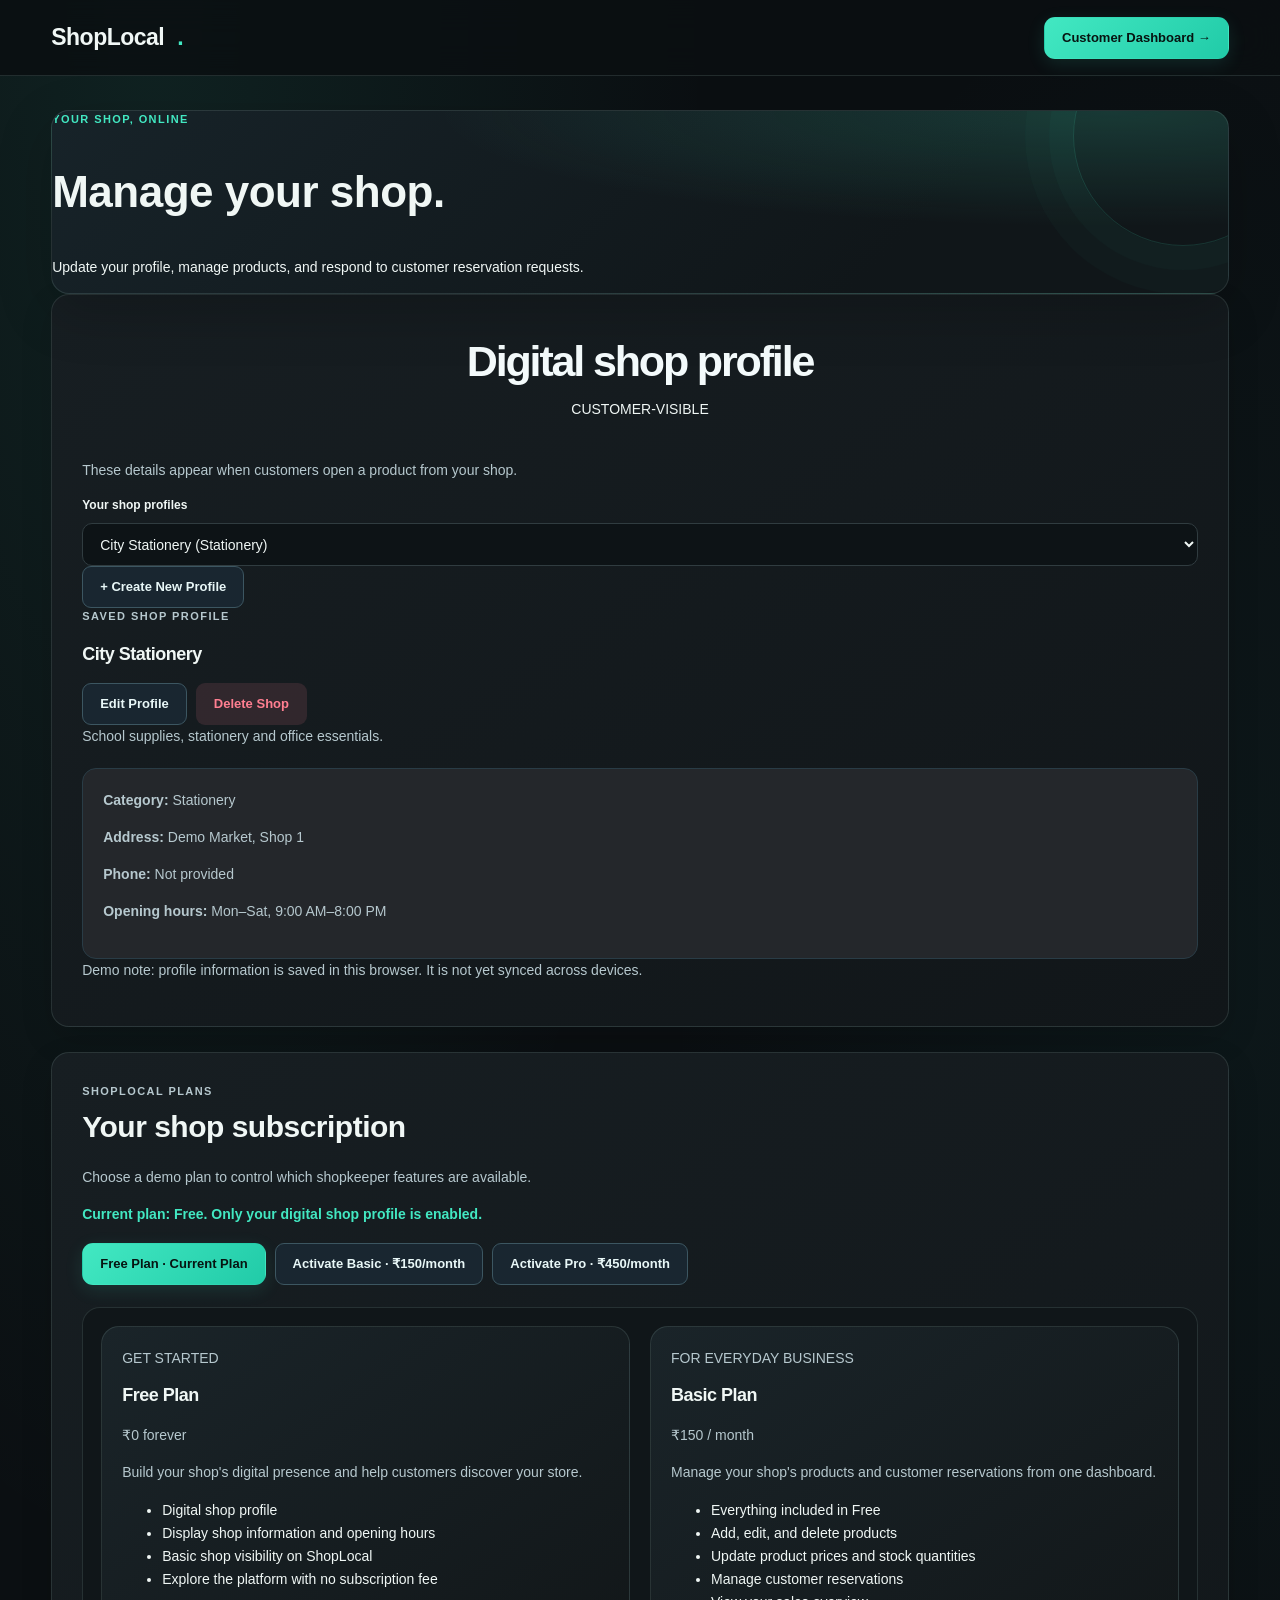
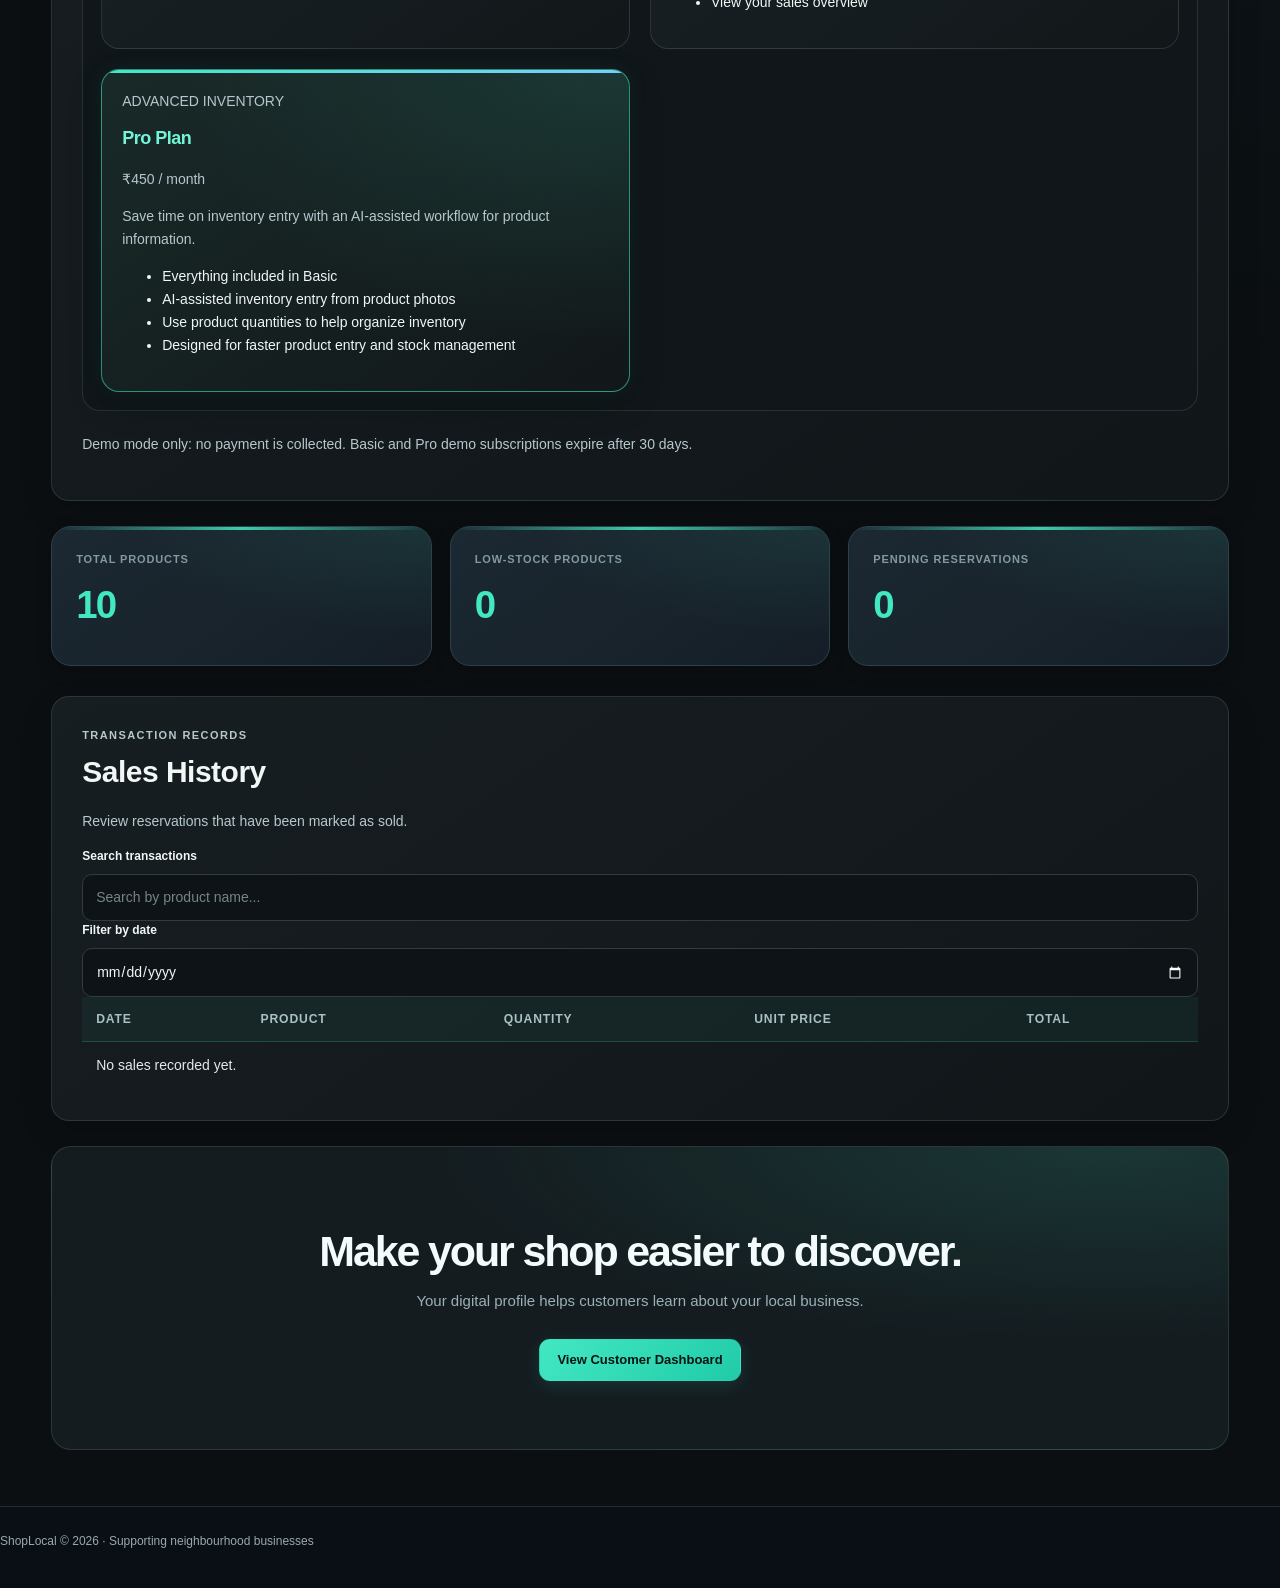
==== shopkeeper.html @ c0c98343 "Add files via upload" ====
<!DOCTYPE html>
<html lang="en">
<head>
  <meta charset="UTF-8">
  <meta name="viewport" content="width=device-width, initial-scale=1.0">
  <meta name="theme-color" content="#f4f7fb">
  <title>Shopkeeper Dashboard | ShopLocal</title>
  <link rel="stylesheet" href="style.css">
</head>
<body>
  <header class="navbar">
    <a class="brand" href="index.html">ShopLocal<span>.</span></a>
    <a class="primary-button" href="customer.html">Customer Dashboard →</a>
  </header>

  <main class="dashboard">
    <section class="welcome-panel">
      <p class="eyebrow">YOUR SHOP, ONLINE</p>
      <h1>Manage your shop.</h1>
      <p>Update your profile, manage products, and respond to customer reservation requests.</p>
    </section>

    <section class="search-panel shop-profile-editor">
      <div class="section-heading">
        <div>
          <p class="eyebrow"></p>
          <h2>Digital shop profile</h2>
        </div>
        <span class="sample-label">CUSTOMER-VISIBLE</span>
      </div>
      <p>These details appear when customers open a product from your shop.</p>
      <div class="profile-switcher">
        <label for="shopProfileSelect">Your shop profiles</label>
        <select id="shopProfileSelect" aria-label="Choose shop profile" hidden><option value="">Choose a shop profile</option></select>
        <button type="button" id="createNewShopProfileButton" class="secondary-button">+ Create First Profile</button>
      </div>
      <div id="shopProfileSummary" class="saved-shop-profile" hidden></div>
      <form id="shopProfileForm" class="shop-profile-form">
        <label for="shopProfileName">Shop name</label>
        <input id="shopProfileName" name="shopProfileName" type="text" maxlength="60" required placeholder="e.g. City Stationery">

        <label for="shopProfileCategory">Shop category</label>
        <select id="shopProfileCategory" name="shopProfileCategory" required>
          <option value="General Store">General Store</option>
          <option value="Stationery">Stationery</option>
          <option value="Footwear">Footwear</option>
          <option value="Clothing">Clothing</option>
          <option value="Electronics">Electronics</option>
          <option value="Food and Grocery">Food and Grocery</option>
          <option value="Household">Household</option>
          <option value="Other">Other</option>
        </select>

        <label for="shopProfileAddress">Shop address / area</label>
        <input id="shopProfileAddress" name="shopProfileAddress" type="text" maxlength="140" required placeholder="Street, area, city">

        <label for="shopProfilePhone">Contact phone (optional)</label>
        <input id="shopProfilePhone" name="shopProfilePhone" type="tel" maxlength="30" placeholder="Shop contact number">

        <label for="shopProfileHours">Opening hours</label>
        <input id="shopProfileHours" name="shopProfileHours" type="text" maxlength="100" required placeholder="e.g. Mon–Sat, 9 AM–8 PM">

        <label for="shopProfileDescription">About your shop</label>
        <textarea id="shopProfileDescription" name="shopProfileDescription" rows="3" maxlength="400" required placeholder="Describe your shop and what customers can find here."></textarea>

        <button class="primary-button" type="submit">Create Shop Profile</button>
      </form>
      <p class="profile-note">Demo note: profile information is saved in this browser. It is not yet synced across devices.</p>
    </section>

    <section class="search-panel" id="subscriptionPanel">
  <p class="eyebrow">SHOPLOCAL PLANS</p>
  <h2>Your shop subscription</h2>
  <p>Choose a demo plan to control which shopkeeper features are available.</p>

  <div id="subscriptionStatus" aria-live="polite">
    Create and save a shop profile to choose a plan.
  </div>

  <div class="card-actions">
    <button type="button" class="secondary-button" data-demo-plan="free">
      Free Plan
    </button>
    <button type="button" class="secondary-button" data-demo-plan="basic">
      Activate Basic · ₹150/month
    </button>
    <button type="button" class="primary-button" data-demo-plan="pro">
      Activate Pro · ₹450/month
    </button>
  </div>
   
  <div class="plan-details">
  <div class="plan-detail plan-free">
    <p class="plan-label">GET STARTED</p>
    <h3>Free Plan</h3>
    <p class="plan-price">₹0 <span>forever</span></p>
    <p class="plan-description">
      Build your shop's digital presence and help customers discover your store.
    </p>
    <ul>
      <li>Digital shop profile</li>
      <li>Display shop information and opening hours</li>
      <li>Basic shop visibility on ShopLocal</li>
      <li>Explore the platform with no subscription fee</li>
    </ul>
  </div>

  <div class="plan-detail plan-basic">
    <p class="plan-label">FOR EVERYDAY BUSINESS</p>
    <h3>Basic Plan</h3>
    <p class="plan-price">₹150 <span>/ month</span></p>
    <p class="plan-description">
      Manage your shop's products and customer reservations from one dashboard.
    </p>
    <ul>
      <li>Everything included in Free</li>
      <li>Add, edit, and delete products</li>
      <li>Update product prices and stock quantities</li>
      <li>Manage customer reservations</li>
      <li>View your sales overview</li>
    </ul>
  </div>

  <div class="plan-detail plan-pro">
    <p class="plan-label">ADVANCED INVENTORY</p>
    <h3>Pro Plan</h3>
    <p class="plan-price">₹450 <span>/ month</span></p>
    <p class="plan-description">
      Save time on inventory entry with an AI-assisted workflow for product information.
    </p>
    <ul>
      <li>Everything included in Basic</li>
      <li>AI-assisted inventory entry from product photos</li>
      <li>Use product quantities to help organize inventory</li>
      <li>Designed for faster product entry and stock management</li>
    </ul>
  </div>
</div>

  <p class="profile-note">
    Demo mode only: no payment is collected. Basic and Pro demo subscriptions
    expire after 30 days.
  </p>
</section>

<section class="pro-analytics-panel" id="proAnalyticsPanel" hidden>
  <p class="eyebrow">SHOPLOCAL PRO</p>
  <h2>Sales Analytics</h2>
  <p class="analytics-description">
    Understand your shop's sales performance with recorded reservation data.
  </p>

  <div class="analytics-summary">
    <article class="analytics-card">
      <span>Last Month's Sales</span>
      <strong id="lastMonthSales">₹0</strong>
      <p id="lastMonthOrders">0 completed orders</p>
    </article>

    <article class="analytics-card">
      <span>Current Month's Sales</span>
      <strong id="currentMonthSales">₹0</strong>
      <p id="currentMonthOrders">0 completed orders</p>
    </article>
  </div>

  <div class="analytics-chart-card">
    <h3>Daily Sales — Last Month</h3>
    <p id="salesChartMessage">Sales will appear here once recorded.</p>
    <div class="sales-chart" id="salesChart"
         role="img" aria-label="Daily sales chart for last month">
    </div>
  </div>
  <div class="analytics-chart-card">
    <h3>Profit &amp; Loss Overview</h3>
    <p class="analytics-description">
      Based on completed reservations and saved product cost prices.
    </p>

    <div class="analytics-summary">
      <article class="analytics-card">
        <span>Revenue</span>
        <strong id="profitRevenue">₹0</strong>
      </article>

      <article class="analytics-card">
        <span>Cost of Goods Sold</span>
        <strong id="profitCosts">₹0</strong>
      </article>

      <article class="analytics-card">
        <span>Gross Profit</span>
        <strong id="grossProfit">₹0</strong>
      </article>
    </div>

    <p id="profitMessage">
      Profit figures will appear when reservations are completed.
    </p>
  </div>
</section>

<section class="search-panel" id="marketPricePanel" hidden>
  <p class="eyebrow">SHOPLOCAL PRO</p>
  <h2>Market Price Intelligence</h2>
  <p>
    Compare your selling prices with sample market prices
    and get a recommended selling price for each eligible demo product.
  </p>

  <div id="marketPriceSummary" class="stats-grid dashboard-grid"></div>

  <div id="marketPriceResults" class="product-grid">
    <p>Market price insights will appear here.</p>
  </div>

  <p class="profile-note">
    Demo estimates only. These are not live market prices.
  </p>
</section>
    <section class="stats-grid dashboard-grid" aria-label="Shop summary">
      <article class="stat-card"><p>Total products</p><strong id="totalProducts">0</strong></article>
      <article class="stat-card"><p>Low-stock products</p><strong id="lowStockProducts">0</strong></article>
      <article class="stat-card"><p>Pending reservations</p><strong id="pendingReservations">0</strong></article>
    </section>

    <!-- BASIC + PRO SALES OVERVIEW -->
    <section class="search-panel" id="salesOverview">
      <p class="eyebrow">SALES PERFORMANCE</p>
      <h2>Sales Overview</h2>
      <p>Only reservations marked Completed count as sales.</p>

      <div class="stats-grid dashboard-grid">
        <article class="stat-card">
          <p>Completed Sales</p>
          <strong id="completedSalesCount">0</strong>
        </article>

        <article class="stat-card">
          <p>Total Revenue</p>
          <strong id="completedSalesRevenue">₹0</strong>
        </article>

        <article class="stat-card">
          <p>Units Sold</p>
          <strong id="completedSalesUnits">0</strong>
        </article>
      </div>
    </section>

    <section class="search-panel" id="salesHistoryPanel">
  <p class="eyebrow">TRANSACTION RECORDS</p>
  <h2>Sales History</h2>
  <p>Review reservations that have been marked as sold.</p>

  <div class="form-group">
    <label for="salesHistorySearch">Search transactions</label>
    <input
      type="search"
      id="salesHistorySearch"
      placeholder="Search by product name..."
    >
  </div>

  <div class="form-group">
    <label for="salesHistoryDate">Filter by date</label>
    <input type="date" id="salesHistoryDate">
  </div>



  <div class="table-wrapper">
    <table>
      <thead>
        <tr>
          <th>Date</th>
          <th>Product</th>
          <th>Quantity</th>
          <th>Unit Price</th>
          <th>Total</th>
        </tr>
      </thead>
      <tbody id="salesHistoryList">
        <tr>
          <td colspan="5">No sales recorded yet.</td>
        </tr>
      </tbody>
    </table>
  </div>
</section>

    
    <section class="search-panel">
  <p class="eyebrow">INVENTORY</p>
  <h2>Add or edit a product</h2>  

  <form id="productForm">
    <input id="editingProductId" type="hidden">

    <label for="productName">Product name</label>
    <input
      id="productName"
      type="text"
      required
      maxlength="100"
      placeholder="e.g. Blue Ball Pen"
    >

    <label for="productCategory">Category</label>
    <select id="productCategory" required>
      <option value="">Choose category</option>
      <option value="Stationery">Stationery</option>
      <option value="Electronics">Electronics</option>
      <option value="Food">Food</option>
      <option value="Household">Household</option>
    </select>

    <label for="productPrice">Selling Price (₹)</label>
    <input
      id="productPrice"
      type="number"
      min="0.01"
      step="0.01"
      required
      placeholder="Selling price"
    >

    <label for="productCostPrice">Cost Price (₹)</label>
    <input
      id="productCostPrice"
      type="number"
      min="0"
      step="0.01"
      required
      placeholder="What the shop pays"
    >

    <label for="productStock">Stock quantity</label>
    <input
      id="productStock"
      type="number"
      min="0"
      step="1"
      required
      placeholder="Available quantity"
    >

    <button class="primary-button" type="submit">
      Add Product
    </button>
  </form>
</section>

    <section class="products-section">
      <div class="section-heading"><div><p class="eyebrow">YOUR LISTINGS</p><h2>Product inventory</h2></div></div>
      <div id="inventoryList" class="product-grid"></div>
    </section>

    <section class="reservations-section">
      <p class="eyebrow">CUSTOMER ACTIVITY</p>
      <h2>Reservation requests</h2>
      <p>Approve requests only when the requested quantity is available.</p>
      <div id="shopkeeperReservationList"></div>
    </section>

    <section class="home-cta">
      <h2>Make your shop easier to discover.</h2>
      <p>Your digital profile helps customers learn about your local business.</p>
      <a class="primary-button" href="customer.html">View Customer Dashboard</a>
    </section>
  </main>

  <footer class="home-footer"><div class="footer-inner"><p>ShopLocal © 2026 · Supporting neighbourhood businesses</p></div></footer>
  <script src="app.js" defer></script>
</body>
</html>
---- style.css ----
/* ==========================================================
   SHOPLOCAL — GRAPHITE PRO
   Charcoal • Silver • Crisp White
   Complete responsive stylesheet
   CSS only — preserves JavaScript functionality
   ========================================================== */

/* ---------- 1. DESIGN TOKENS & RESET ---------- */

:root {
  color-scheme: dark;

  --bg: #17191c;
  --bg-deep: #111315;
  --surface: #202327;
  --surface-raised: #282c31;
  --surface-hover: #30353b;
  --surface-soft: #24272b;

  --text: #f6f7f8;
  --text-secondary: #c3c7cc;
  --muted: #969da5;

  --primary: #e5e7eb;
  --primary-dark: #c8cdd3;
  --primary-contrast: #17191c;

  --border: #393e44;
  --border-strong: #535a63;

  --success: #73d6a0;
  --success-bg: rgba(64, 180, 112, 0.12);
  --warning: #f1c879;
  --warning-bg: rgba(241, 200, 121, 0.12);
  --danger: #ff8585;
  --danger-bg: rgba(255, 100, 100, 0.12);
  --info: #a9c7f5;
  --info-bg: rgba(140, 174, 224, 0.12);

  --radius-sm: 9px;
  --radius: 14px;
  --radius-lg: 20px;
  --radius-xl: 26px;

  --shadow-sm: 0 3px 10px rgba(0, 0, 0, 0.14);
  --shadow: 0 10px 30px rgba(0, 0, 0, 0.19);
  --shadow-lg: 0 18px 50px rgba(0, 0, 0, 0.25);

  --content-width: 1180px;
  --transition: 180ms ease;

  /* Keep legacy variable names used by existing styles. */
  --orange: #e5e7eb;
  --orange-dark: #c8cdd3;
  --radius-old: 14px;
  --sl-night: #17191c;
  --sl-night-soft: #202327;
  --sl-cyan: #e5e7eb;
  --sl-cyan-deep: #c8cdd3;
  --sl-text: #f6f7f8;
  --sl-muted: #969da5;
  --sl-line: #393e44;

  --home-bg: #17191c;
  --home-panel: #202327;
  --home-teal: #e5e7eb;
  --home-text: #f6f7f8;
  --home-muted: #a4aab1;
  --home-border: #393e44;
}

*,
*::before,
*::after {
  box-sizing: border-box;
}

html {
  scroll-behavior: smooth;
  scroll-padding-top: 90px;
  -webkit-text-size-adjust: 100%;
}

body {
  min-width: 320px;
  min-height: 100vh;
  margin: 0;
  background: var(--bg);
  color: var(--text);
  font-family: Inter, "Segoe UI", Roboto, Arial, sans-serif;
  font-size: 14px;
  line-height: 1.65;
  -webkit-font-smoothing: antialiased;
}

img,
svg,
video,
canvas {
  max-width: 100%;
}

img {
  height: auto;
}

button,
input,
select,
textarea {
  font: inherit;
}

button {
  color: inherit;
}

a {
  color: inherit;
  text-decoration: none;
}

p {
  margin-top: 0;
}

h1,
h2,
h3,
h4,
h5 {
  color: var(--text);
  line-height: 1.25;
  letter-spacing: -0.025em;
}

h1 {
  font-size: clamp(30px, 4vw, 44px);
}

h2 {
  font-size: clamp(23px, 3vw, 30px);
}

h3 {
  font-size: 18px;
}

::selection {
  background: #e5e7eb;
  color: #17191c;
}

:focus-visible {
  outline: 2px solid #f6f7f8;
  outline-offset: 3px;
}

[hidden] {
  display: none !important;
}

/* ---------- 2. SHARED LAYOUT ---------- */

.container,
.dashboard,
.home-container {
  width: min(var(--content-width), 92%);
  margin-right: auto;
  margin-left: auto;
}

.dashboard {
  margin-top: 34px;
  margin-bottom: 56px;
}

section {
  min-width: 0;
}

section > h2,
.products-section > h2,
.reservations-section > h2 {
  margin-top: 0;
  margin-bottom: 20px;
}

.eyebrow {
  margin: 0 0 9px;
  color: var(--muted);
  font-size: 11px;
  font-weight: 800;
  letter-spacing: 0.13em;
  line-height: 1.5;
  text-transform: uppercase;
}

.muted,
.text-muted {
  color: var(--muted);
}

small {
  color: var(--muted);
}

/* ---------- 3. NAVIGATION ---------- */

.navbar {
  position: relative;
  z-index: 20;
  display: flex;
  align-items: center;
  justify-content: space-between;
  gap: 18px;
  min-height: 76px;
  padding: 15px max(4%, calc((100% - var(--content-width)) / 2));
  background: #141619;
  border-bottom: 1px solid var(--border);
}

.brand,
.home-brand {
  display: inline-flex;
  align-items: center;
  gap: 11px;
  min-width: 0;
  color: var(--text);
  font-size: 23px;
  font-weight: 850;
  letter-spacing: -0.045em;
}

.brand span {
  color: var(--primary);
}

.brand-icon {
  display: grid;
  flex: 0 0 auto;
  width: 42px;
  height: 42px;
  place-items: center;
  border: 1px solid #555b63;
  border-radius: 12px;
  background: linear-gradient(145deg, #e5e7eb, #aeb4bc);
  color: #17191c;
  font-size: 20px;
  font-weight: 900;
}

.navbar > a,
.navbar .nav-actions,
.nav-actions {
  display: flex;
  align-items: center;
  gap: 13px;
}

.navbar a:not(.brand):not(.primary-button),
.nav-link {
  color: var(--text-secondary);
  font-weight: 650;
  transition: color var(--transition);
}

.navbar a:hover,
.nav-link:hover {
  color: #fff;
}

/* ---------- 4. BUTTONS ---------- */

.primary-button,
.secondary-button,
.danger-button,
button.primary-button,
button.secondary-button,
button.danger-button {
  display: inline-flex;
  align-items: center;
  justify-content: center;
  gap: 8px;
  min-height: 42px;
  max-width: 100%;
  padding: 10px 17px;
  border: 1px solid transparent;
  border-radius: var(--radius-sm);
  font-size: 13px;
  font-weight: 750;
  line-height: 1.35;
  text-align: center;
  cursor: pointer;
  transition:
    background var(--transition),
    color var(--transition),
    border-color var(--transition),
    transform var(--transition),
    box-shadow var(--transition);
}

.primary-button {
  background: var(--primary);
  color: var(--primary-contrast);
  border-color: var(--primary);
}

.primary-button:hover:not(:disabled) {
  background: #fff;
  border-color: #fff;
  box-shadow: 0 5px 16px rgba(255, 255, 255, 0.08);
  transform: translateY(-1px);
}

.secondary-button {
  background: #2a2e33;
  color: var(--text);
  border-color: var(--border-strong);
}

.secondary-button:hover:not(:disabled) {
  background: #373c43;
  border-color: #747b84;
}

.danger-button {
  background: var(--danger-bg);
  color: var(--danger);
  border-color: rgba(255, 133, 133, 0.28);
}

.danger-button:hover:not(:disabled) {
  background: rgba(255, 100, 100, 0.2);
  border-color: var(--danger);
}

button:disabled,
.primary-button:disabled,
.secondary-button:disabled,
.danger-button:disabled {
  opacity: 0.45;
  cursor: not-allowed;
  transform: none;
  box-shadow: none;
}

/* ---------- 5. FORMS & INPUTS ---------- */

label {
  display: block;
  margin-bottom: 7px;
  color: var(--text-secondary);
  font-size: 12px;
  font-weight: 700;
}

input,
select,
textarea {
  width: 100%;
  min-width: 0;
  min-height: 43px;
  padding: 11px 13px;
  border: 1px solid var(--border-strong);
  border-radius: var(--radius-sm);
  background: #191b1f;
  color: var(--text);
  outline: none;
  transition:
    border-color var(--transition),
    box-shadow var(--transition),
    background var(--transition);
}

input::placeholder,
textarea::placeholder {
  color: #818890;
  opacity: 1;
}

input:focus,
select:focus,
textarea:focus {
  border-color: #bfc5cc;
  box-shadow: 0 0 0 3px rgba(220, 224, 230, 0.09);
  background: #1c1f23;
}

select {
  cursor: pointer;
}

textarea {
  min-height: 100px;
  resize: vertical;
}

input[type="checkbox"],
input[type="radio"] {
  width: auto;
  min-height: auto;
  accent-color: #e5e7eb;
}

input[type="number"] {
  font-variant-numeric: tabular-nums;
}

form {
  min-width: 0;
}

/* ---------- 6. DASHBOARD PANELS ---------- */

.search-panel,
.products-section,
.reservations-section,
.journey-panel,
.search-results-panel,
.inventory-section,
#salesOverview,
.pro-analytics-panel {
  min-width: 0;
  margin-bottom: 25px;
  padding: clamp(20px, 3vw, 30px);
  border: 1px solid var(--border);
  border-radius: var(--radius-lg);
  background: var(--surface);
  box-shadow: var(--shadow-sm);
}

.search-panel > h2,
.products-section > h2,
.reservations-section > h2 {
  margin-top: 0;
}

.search-panel p,
.reservations-section > p {
  color: var(--text-secondary);
}

.dashboard > h1,
.dashboard > h2 {
  margin-top: 0;
}

/* Search form keeps the existing JavaScript ID. */
#searchForm {
  display: grid;
  grid-template-columns: minmax(0, 2fr) minmax(145px, 1fr) minmax(145px, 1fr) auto;
  align-items: end;
  gap: 12px;
}

#searchForm > * {
  min-width: 0;
}

#searchForm button {
  min-height: 43px;
}

#searchInput {
  min-width: 0;
}

/* ---------- 7. PRODUCT GRIDS & CARDS ---------- */

.product-grid,
#productGrid {
  display: grid;
  grid-template-columns: repeat(3, minmax(0, 1fr));
  gap: 19px;
  min-width: 0;
}

.product-card,
.inventory-card,
.reservation-card,
.summary-card,
.detail-product-card {
  min-width: 0;
  padding: 22px;
  border: 1px solid var(--border);
  border-radius: var(--radius);
  background: var(--surface-raised);
  color: var(--text);
  box-shadow: var(--shadow-sm);
  overflow-wrap: anywhere;
  transition:
    border-color var(--transition),
    background var(--transition),
    box-shadow var(--transition),
    transform var(--transition);
}

.product-card:hover,
.inventory-card:hover,
.reservation-card:hover {
  border-color: #666d76;
  background: #2b2f34;
  box-shadow: var(--shadow);
}

.product-card h3,
.inventory-card h3,
.reservation-card h3,
.detail-product-card h3 {
  margin: 5px 0 10px;
  font-size: 18px;
  overflow-wrap: anywhere;
}

.product-card p,
.inventory-card p,
.reservation-card p {
  color: var(--text-secondary);
  font-size: 13px;
}

.product-price,
.mock-price {
  margin: 13px 0;
  color: #fff;
  font-size: 23px;
  font-weight: 850;
  letter-spacing: -0.035em;
  font-variant-numeric: tabular-nums;
}

.card-actions {
  display: flex;
  flex-wrap: wrap;
  gap: 9px;
  margin-top: 17px;
}

.card-actions > * {
  min-width: 0;
}

.stock-label {
  display: inline-flex;
  align-items: center;
  gap: 5px;
  padding: 5px 9px;
  border: 1px solid rgba(115, 214, 160, 0.25);
  border-radius: 999px;
  background: var(--success-bg);
  color: var(--success);
  font-size: 11px;
  font-weight: 750;
}

.stock-label.out {
  border-color: rgba(255, 133, 133, 0.25);
  background: var(--danger-bg);
  color: var(--danger);
}

.empty-results,
#emptyResults {
  padding: 25px 16px;
  border: 1px dashed var(--border-strong);
  border-radius: var(--radius);
  color: var(--muted);
  text-align: center;
}

/* ---------- 8. INVENTORY & PRODUCT MANAGEMENT ---------- */

#productForm {
  display: grid;
  grid-template-columns: repeat(2, minmax(0, 1fr));
  gap: 16px;
}

#productForm > * {
  min-width: 0;
}

#productForm button {
  align-self: end;
}

#inventoryList,
#customerReservationList,
#shopkeeperReservationList {
  display: grid;
  gap: 15px;
  min-width: 0;
}

.inventory-card,
.reservation-card {
  display: block;
}

.inventory-card .card-actions,
.reservation-card .card-actions {
  display: flex;
  flex-wrap: wrap;
  gap: 9px;
}

.inventory-card button,
.reservation-card button {
  max-width: 100%;
}

.inventory-card input,
.inventory-card select {
  margin-bottom: 9px;
}

#inventoryList:empty,
#customerReservationList:empty,
#shopkeeperReservationList:empty {
  min-height: 0;
}

/* ---------- 9. STATISTICS & SALES OVERVIEW ---------- */

.stats-grid,
.stats-grid.dashboard-grid {
  display: grid;
  grid-template-columns: repeat(3, minmax(0, 1fr));
  gap: 18px;
  margin: 24px 0 30px;
}

.stats-grid .stat-card {
  position: relative;
  isolation: isolate;
  min-width: 0;
  min-height: 140px;
  overflow: hidden;
  padding: 24px;
  border: 1px solid var(--border);
  border-radius: var(--radius-lg);
  background: linear-gradient(145deg, #292d32, #202327);
  box-shadow: var(--shadow-sm);
  transition:
    transform var(--transition),
    border-color var(--transition),
    box-shadow var(--transition);
}

.stats-grid .stat-card::before {
  position: absolute;
  top: 0;
  right: 18px;
  left: 18px;
  height: 2px;
  background: linear-gradient(90deg, transparent, #d9dde2, transparent);
  content: "";
}

.stats-grid .stat-card:hover {
  transform: translateY(-2px);
  border-color: #6a7179;
  box-shadow: var(--shadow);
}

.stats-grid .stat-card p {
  margin: 0 0 15px;
  color: var(--muted);
  font-size: 11px;
  font-weight: 800;
  letter-spacing: 0.08em;
  line-height: 1.5;
  text-transform: uppercase;
}

.stats-grid .stat-card strong {
  display: block;
  color: var(--text);
  font-size: clamp(27px, 3vw, 39px);
  font-weight: 850;
  letter-spacing: -0.045em;
  line-height: 1.15;
  overflow-wrap: anywhere;
  font-variant-numeric: tabular-nums;
}

#salesOverview {
  position: relative;
  overflow: hidden;
  margin-top: 30px;
  padding: clamp(22px, 3vw, 34px);
  border-color: var(--border);
  border-radius: var(--radius-xl);
  background: linear-gradient(145deg, #25292e, #1b1e22);
  box-shadow: var(--shadow);
  color: var(--text);
}

#salesOverview[hidden] {
  display: none !important;
}

#salesOverview h2 {
  margin: 0 0 10px;
  color: var(--text);
  font-size: clamp(23px, 3vw, 31px);
}

#salesOverview > p:not(.eyebrow) {
  color: var(--text-secondary);
  font-size: 13px;
  line-height: 1.75;
}

#salesOverview .eyebrow {
  color: #d6d9de;
}

#salesOverview .stats-grid .stat-card {
  background: linear-gradient(145deg, #30353b, #24272b);
  border-color: #454b52;
  box-shadow: none;
}

#salesOverview .stats-grid .stat-card strong {
  color: #fff;
}

/* ---------- 10. ANALYTICS & CHARTS ---------- */

.pro-analytics-panel {
  overflow: hidden;
  background: #202327;
}

.pro-analytics-panel h2,
.pro-analytics-panel h3 {
  color: var(--text);
}

.analytics-summary {
  display: grid;
  grid-template-columns: repeat(3, minmax(0, 1fr));
  gap: 14px;
  margin: 20px 0;
}

.analytics-card,
.analytics-chart-card {
  min-width: 0;
  padding: 20px;
  border: 1px solid var(--border);
  border-radius: var(--radius);
  background: #292d32;
  overflow-wrap: anywhere;
}

.analytics-card p {
  color: var(--muted);
  font-size: 12px;
}

.analytics-card strong {
  display: block;
  color: var(--text);
  font-size: clamp(23px, 3vw, 32px);
  font-weight: 850;
  overflow-wrap: anywhere;
  font-variant-numeric: tabular-nums;
}

.analytics-chart-card {
  margin-top: 16px;
  overflow-x: auto;
}

.sales-chart {
  display: flex;
  align-items: end;
  justify-content: space-around;
  gap: 14px;
  min-width: 0;
  min-height: 200px;
  padding: 20px 8px 8px;
  border-bottom: 1px solid var(--border-strong);
}

.sales-bar {
  flex: 1 1 0;
  min-width: 10px;
  max-width: 64px;
  min-height: 4px;
  border-radius: 7px 7px 2px 2px;
  background: linear-gradient(180deg, #f2f3f5, #9da4ad);
  transition: opacity var(--transition);
}

.sales-bar:hover {
  opacity: 0.75;
}

/* ---------- 11. SUBSCRIPTION & PRO PLANS ---------- */

.plan-details {
  display: grid;
  grid-template-columns: repeat(2, minmax(0, 1fr));
  gap: 17px;
  margin: 22px 0;
}

.plan-detail,
.plan-basic,
.plan-pro {
  min-width: 0;
  padding: 23px;
  border: 1px solid var(--border);
  border-radius: var(--radius-lg);
  background: #24272b;
  overflow-wrap: anywhere;
}

.plan-detail h3,
.plan-basic h3,
.plan-pro h3 {
  margin-top: 0;
}

.plan-basic {
  background: #24272b;
}

.plan-pro {
  border-color: #737a83;
  background: linear-gradient(145deg, #30343a, #24272b);
}

.plan-detail p,
.plan-basic p,
.plan-pro p {
  color: var(--text-secondary);
}

.plan-detail strong,
.plan-basic strong,
.plan-pro strong {
  color: var(--text);
}

.plan-details button,
.plan-basic button,
.plan-pro button {
  margin-top: 12px;
}

/* ---------- 12. RESERVATION STATUS ---------- */

.status,
.status-badge,
.stock-label {
  overflow-wrap: anywhere;
}

.status,
.status-badge {
  display: inline-flex;
  align-items: center;
  width: fit-content;
  max-width: 100%;
  padding: 5px 10px;
  border: 1px solid var(--border-strong);
  border-radius: 999px;
  background: #30343a;
  color: var(--text-secondary);
  font-size: 11px;
  font-weight: 750;
}

.status.pending,
.status-badge.pending {
  background: var(--warning-bg);
  color: var(--warning);
}

.status.approved,
.status.completed,
.status-badge.approved,
.status-badge.completed {
  background: var(--success-bg);
  color: var(--success);
}

.status.declined,
.status.rejected,
.status-badge.declined {
  background: var(--danger-bg);
  color: var(--danger);
}

/* ---------- 13. CUSTOMER SHOP DETAILS & MODALS ---------- */

.detail-shop-profile,
.shop-profile-details {
  min-width: 0;
  margin-top: 20px;
  padding: 20px;
  border: 1px solid var(--border);
  border-radius: var(--radius);
  background: #24272b;
}

.detail-related-products {
  display: grid;
  gap: 9px;
}

.related-product {
  display: flex;
  align-items: center;
  justify-content: space-between;
  gap: 12px;
  width: 100%;
  padding: 13px;
  border: 1px solid var(--border);
  border-radius: var(--radius-sm);
  background: #2b2f34;
  color: var(--text);
  text-align: left;
  cursor: pointer;
}

.related-product:hover {
  border-color: var(--border-strong);
  background: #343940;
}

#productDetailModal:not([hidden]) {
  position: fixed;
  z-index: 100;
  inset: 0;
  display: flex;
  align-items: center;
  justify-content: center;
  overflow-y: auto;
  padding: 22px;
  background: rgba(0, 0, 0, 0.76);
  backdrop-filter: blur(5px);
}

#productDetailModal[hidden] {
  display: none !important;
}

#productDetailModal > * {
  width: min(760px, 100%);
  max-height: 90vh;
  overflow-y: auto;
  padding: clamp(20px, 4vw, 34px);
  border: 1px solid var(--border-strong);
  border-radius: var(--radius-xl);
  background: #202327;
  box-shadow: var(--shadow-lg);
}

body.product-detail-open {
  overflow: hidden;
}

/* ---------- 14. HOMEPAGE NAVIGATION ---------- */

.home-page {
  --home-bg: #17191c;
  --home-panel: #202327;
  --home-teal: #e5e7eb;
  --home-text: #f6f7f8;
  --home-muted: #a4aab1;
  --home-border: #393e44;

  margin: 0;
  background: var(--home-bg);
  color: var(--home-text);
  font-family: Inter, "Segoe UI", Roboto, Arial, sans-serif;
  line-height: 1.65;
}

.home-page *,
.home-page *::before,
.home-page *::after {
  box-sizing: border-box;
}

.home-page a {
  color: inherit;
  text-decoration: none;
}

.home-page button {
  font: inherit;
}

.home-container {
  width: min(1120px, 90%);
  margin-inline: auto;
}

.home-nav {
  position: sticky;
  top: 0;
  z-index: 20;
  border-bottom: 1px solid var(--home-border);
  background: rgba(23, 25, 28, 0.94);
  backdrop-filter: blur(16px);
}

.nav-inner {
  display: flex;
  align-items: center;
  justify-content: space-between;
  gap: 20px;
  min-height: 76px;
}

.home-brand {
  font-size: 23px;
}

.brand-tag {
  display: block;
  color: var(--home-muted);
  font-size: 10px;
  font-weight: 650;
  letter-spacing: 0.08em;
}

.nav-actions {
  display: flex;
  align-items: center;
  flex-wrap: wrap;
  justify-content: flex-end;
  gap: 12px;
}

.nav-link {
  padding: 9px 10px;
  color: var(--home-muted);
  font-size: 13px;
  font-weight: 700;
}

.home-page .primary-button {
  background: #e5e7eb;
  color: #17191c;
}

.home-page .secondary-button {
  border-color: #4b5057;
  background: #26292e;
  color: #f6f7f8;
}


/* ---------- 15. HOMEPAGE HERO ---------- */

.home-hero {
  position: relative;
  overflow: hidden;
  padding: clamp(65px, 9vw, 112px) 0;
  border-bottom: 1px solid var(--home-border);
  background:
    radial-gradient(ellipse at 80% 20%, rgba(210, 215, 222, 0.08), transparent 38%),
    linear-gradient(180deg, #1b1e22, #17191c);
}

.hero-grid {
  display: grid;
  grid-template-columns: minmax(0, 1.05fr) minmax(0, 0.95fr);
  align-items: center;
  gap: clamp(35px, 6vw, 72px);
}

.hero-copy {
  min-width: 0;
}

.hero-copy h1 {
  max-width: 720px;
  margin: 12px 0 22px;
  font-size: clamp(39px, 6vw, 68px);
  font-weight: 850;
  letter-spacing: -0.065em;
  line-height: 1.03;
}

.gradient-text {
  color: #d9dde2;
  background: linear-gradient(110deg, #fff, #a8afb8);
  -webkit-background-clip: text;
  background-clip: text;
  -webkit-text-fill-color: transparent;
}

.hero-description {
  max-width: 580px;
  color: var(--home-muted);
  font-size: clamp(15px, 1.5vw, 17px);
  line-height: 1.85;
}

.hero-buttons {
  display: flex;
  flex-wrap: wrap;
  gap: 12px;
  margin-top: 27px;
}

.prototype-note {
  margin-top: 20px;
  color: var(--home-muted);
  font-size: 12px;
}

/* Homepage product preview card */

.visual-card {
  min-width: 0;
  padding: clamp(20px, 3vw, 30px);
  border: 1px solid #484d54;
  border-radius: var(--radius-xl);
  background: linear-gradient(145deg, #2b2f34, #202327);
  box-shadow: var(--shadow-lg);
}

.visual-top {
  display: flex;
  align-items: center;
  justify-content: space-between;
  gap: 12px;
  margin-bottom: 22px;
}

.demo-label {
  padding: 6px 10px;
  border: 1px solid #555b63;
  border-radius: 999px;
  background: #363b42;
  color: #f0f1f3;
  font-size: 10px;
  font-weight: 800;
  letter-spacing: 0.08em;
}

.mock-product {
  display: flex;
  align-items: center;
  gap: 14px;
  min-width: 0;
  min-height: 80px;
  margin-top: 11px;
  padding: 14px;
  border: 1px solid #41464d;
  border-radius: var(--radius);
  background: #222529;
}

.mock-icon {
  display: grid;
  flex: 0 0 auto;
  width: 46px;
  height: 46px;
  place-items: center;
  border: 1px solid #4d535b;
  border-radius: 12px;
  background: #343940;
  font-size: 23px;
}

.mock-details {
  flex: 1 1 auto;
  min-width: 0;
}

.mock-details strong {
  display: block;
  color: var(--home-text);
  font-size: 14px;
  overflow-wrap: anywhere;
}

.mock-details span {
  color: var(--home-muted);
  font-size: 11px;
}

.mock-price {
  flex: 0 0 auto;
  margin: 0;
  color: #fff;
  font-size: 15px;
}

.visual-footer {
  margin-top: 18px;
  padding: 14px;
  border: 1px solid #41464d;
  border-radius: var(--radius);
  background: #292d32;
  color: var(--home-muted);
  font-size: 12px;
}

.visual-footer strong {
  color: #fff;
}

/* ---------- 16. HOMEPAGE CONTENT SECTIONS ---------- */

.home-section {
  padding: clamp(55px, 7vw, 82px) 0;
  border-top: 1px solid rgba(255, 255, 255, 0.035);
  scroll-margin-top: 90px;
}

.section-heading {
  max-width: 680px;
  margin: 0 auto 38px;
  text-align: center;
}

.section-heading h2,
.home-cta h2 {
  margin: 12px 0;
  font-size: clamp(28px, 4vw, 43px);
  line-height: 1.15;
  letter-spacing: -0.05em;
}

.section-heading p,
.home-cta p {
  color: var(--home-muted);
  font-size: 15px;
}

.benefit-grid {
  display: grid;
  grid-template-columns: repeat(3, minmax(0, 1fr));
  gap: 18px;
}

.benefit-card,
.category-card,
.dashboard-card {
  min-width: 0;
  border: 1px solid var(--home-border);
  border-radius: var(--radius-lg);
  background: var(--home-panel);
  transition:
    transform var(--transition),
    border-color var(--transition),
    background var(--transition);
}

.benefit-card {
  padding: 26px;
}

.benefit-icon {
  display: grid;
  width: 48px;
  height: 48px;
  margin-bottom: 17px;
  place-items: center;
  border: 1px solid #454a51;
  border-radius: 14px;
  background: #30343a;
  font-size: 22px;
}

.benefit-card h3 {
  margin: 0 0 10px;
}

.benefit-card p,
.dashboard-card p {
  color: var(--home-muted);
  font-size: 14px;
}

.benefit-card:hover,
.dashboard-card:hover {
  transform: translateY(-3px);
  border-color: #686f78;
  background: #272b30;
}

.category-grid {
  display: grid;
  grid-template-columns: repeat(4, minmax(0, 1fr));
  gap: 15px;
}

.category-card {
  display: block;
  padding: 24px 14px;
  text-align: center;
}

.category-card:hover {
  transform: translateY(-3px);
  border-color: #747b84;
  background: #2a2e33;
}

.category-icon,
.large-icon {
  display: block;
  font-size: 32px;
}

.category-card strong,
.category-card span:last-child {
  display: block;
}

.category-card strong {
  margin-top: 11px;
}

.category-card span:last-child {
  color: var(--home-muted);
  font-size: 12px;
}

.section-action {
  margin-top: 28px;
  text-align: center;
}

.text-link,
.card-link {
  color: #e5e7eb;
  font-size: 14px;
  font-weight: 750;
}

/* ---------- 17. JOURNEY TABS & DASHBOARD CHOICES ---------- */

.journey-panel {
  padding: clamp(20px, 4vw, 34px);
  border: 1px solid var(--home-border);
  border-radius: var(--radius-xl);
  background: linear-gradient(145deg, #24272b, #1c1f22);
}

.journey-tabs {
  display: flex;
  flex-wrap: wrap;
  gap: 10px;
  margin-bottom: 24px;
}

.journey-tab {
  min-height: 42px;
  padding: 11px 17px;
  border: 1px solid var(--border-strong);
  border-radius: var(--radius-sm);
  background: #25292e;
  color: var(--text-secondary);
  font-weight: 750;
  cursor: pointer;
  transition:
    background var(--transition),
    color var(--transition),
    border-color var(--transition);
}

.journey-tab:hover {
  border-color: #777e87;
  color: #fff;
}

.journey-tab.active,
.journey-tab[aria-selected="true"] {
  border-color: #e5e7eb;
  background: #e5e7eb;
  color: #17191c;
}

.journey-content {
  min-width: 0;
}

.journey-content h3,
.journey-panel h3 {
  margin-top: 0;
}

.journey-content p,
.journey-panel p {
  color: var(--home-muted);
}

.journey-steps {
  display: grid;
  grid-template-columns: repeat(3, minmax(0, 1fr));
  gap: 14px;
  margin-top: 22px;
}

.journey-step {
  min-width: 0;
  padding: 17px;
  border: 1px solid var(--home-border);
  border-radius: var(--radius);
  background: #24272b;
}

.journey-step strong {
  display: block;
  margin: 7px 0;
}

.journey-step span {
  color: var(--home-muted);
  font-size: 12px;
}

.journey-action {
  margin-top: 25px;
  text-align: center;
}

.dashboard-grid {
  display: grid;
  grid-template-columns: repeat(2, minmax(0, 1fr));
  gap: 20px;
}

.dashboard-card {
  display: block;
  padding: 28px;
}

.dashboard-card h3 {
  margin: 12px 0 8px;
  font-size: 22px;
}

.dashboard-card p {
  min-height: 45px;
}

.card-link {
  display: inline-block;
  margin-top: 12px;
}

.home-cta {
  padding: clamp(45px, 6vw, 68px) 0;
  border-top: 1px solid var(--home-border);
  background: radial-gradient(ellipse at center, rgba(210, 215, 222, 0.07), transparent 68%);
  text-align: center;
}

.home-cta p {
  margin-bottom: 25px;
}

.home-footer,
footer {
  padding: 24px;
  border-top: 1px solid var(--border);
  background: #141619;
  color: var(--muted);
  text-align: center;
  font-size: 12px;
}

.home-footer {
  padding: 25px 0;
  border-color: var(--home-border);
}

.footer-inner {
  display: flex;
  justify-content: space-between;
  flex-wrap: wrap;
  gap: 12px;
}

.home-footer a {
  color: #e5e7eb;
}

/* ---------- 18. GENERAL TABLES ---------- */

table {
  width: 100%;
  border-collapse: collapse;
  color: var(--text);
}

th,
td {
  padding: 12px 14px;
  border-bottom: 1px solid var(--border);
  text-align: left;
  vertical-align: top;
}

th {
  color: var(--muted);
  font-size: 11px;
  font-weight: 800;
  letter-spacing: 0.07em;
  text-transform: uppercase;
}

tr:hover td {
  background: rgba(255, 255, 255, 0.018);
}

/* ---------- 19. RESPONSIVE: TABLETS ---------- */

@media (max-width: 900px) {
  #searchForm {
    grid-template-columns: repeat(2, minmax(0, 1fr));
  }

  #searchInput {
    grid-column: 1 / -1;
  }

  .product-grid,
  #productGrid {
    grid-template-columns: repeat(2, minmax(0, 1fr));
  }

  .hero-grid {
    grid-template-columns: minmax(0, 1fr);
  }

  .hero-copy {
    max-width: 760px;
  }

  .visual-card {
    width: 100%;
    max-width: 650px;
  }

  .benefit-grid {
    grid-template-columns: repeat(2, minmax(0, 1fr));
  }

  .category-grid {
    grid-template-columns: repeat(3, minmax(0, 1fr));
  }

  .stats-grid,
  .stats-grid.dashboard-grid {
    grid-template-columns: repeat(2, minmax(0, 1fr));
  }

  .analytics-summary {
    grid-template-columns: repeat(2, minmax(0, 1fr));
  }

  .journey-steps {
    grid-template-columns: repeat(2, minmax(0, 1fr));
  }
}

/* ---------- 20. RESPONSIVE: MOBILE ---------- */

@media (max-width: 600px) {
  body {
    font-size: 14px;
  }

  .container,
  .dashboard,
  .home-container {
    width: 92%;
  }

  .navbar {
    align-items: center;
    gap: 10px;
    min-height: 66px;
    padding: 12px 4%;
  }

  .brand,
  .home-brand {
    gap: 8px;
    font-size: 19px;
  }

  .brand-icon {
    width: 36px;
    height: 36px;
    border-radius: 10px;
    font-size: 17px;
  }

  .navbar > a,
  .navbar .nav-actions,
  .nav-actions {
    gap: 8px;
  }

  .navbar .primary-button,
  .nav-actions .primary-button {
    min-height: 38px;
    padding: 8px 11px;
    font-size: 12px;
  }

  .dashboard {
    margin-top: 22px;
    margin-bottom: 38px;
  }

  .search-panel,
  .products-section,
  .reservations-section,
  .journey-panel,
  .inventory-section,
  #salesOverview,
  .pro-analytics-panel {
    margin-bottom: 18px;
    padding: 18px;
    border-radius: 16px;
  }

  #searchForm,
  #productForm {
    grid-template-columns: minmax(0, 1fr);
  }

  #searchInput {
    grid-column: auto;
  }

  .product-grid,
  #productGrid {
    grid-template-columns: minmax(0, 1fr);
    gap: 13px;
  }

  .product-card,
  .inventory-card,
  .reservation-card,
  .summary-card,
  .detail-product-card {
    padding: 18px;
  }

  .stats-grid,
  .stats-grid.dashboard-grid {
    grid-template-columns: repeat(2, minmax(0, 1fr));
    gap: 12px;
    margin: 18px 0 23px;
  }

  .stats-grid .stat-card {
    min-height: 115px;
    padding: 17px;
    border-radius: 15px;
  }

  .stats-grid .stat-card p {
    margin-bottom: 10px;
    font-size: 10px;
  }

  .stats-grid .stat-card strong {
    font-size: clamp(23px, 6vw, 30px);
  }

  .plan-details,
  .analytics-summary {
    grid-template-columns: minmax(0, 1fr);
  }

  .analytics-card,
  .analytics-chart-card {
    padding: 16px;
  }

  .sales-chart {
    gap: 8px;
    min-height: 170px;
  }

  .home-nav {
    position: relative;
  }

  .nav-inner {
    min-height: 66px;
    flex-wrap: wrap;
    gap: 10px;
    padding-top: 10px;
    padding-bottom: 10px;
  }

  .nav-actions {
    justify-content: flex-start;
  }

  .nav-link {
    padding: 7px 5px;
    font-size: 12px;
  }

  .home-hero {
    padding: 55px 0;
  }

  .hero-copy h1 {
    font-size: clamp(39px, 10vw, 52px);
    letter-spacing: -0.055em;
  }

  .hero-description {
    font-size: 15px;
  }

  .hero-buttons {
    align-items: stretch;
  }

  .hero-buttons > a,
  .hero-buttons > button {
    flex: 1 1 145px;
  }

  .visual-card {
    padding: 16px;
    border-radius: 18px;
  }

  .mock-product {
    gap: 10px;
    padding: 11px;
  }

  .mock-icon {
    width: 39px;
    height: 39px;
  }

  .mock-price {
    font-size: 13px;
  }

  .home-section {
    padding: 52px 0;
  }

  .section-heading {
    margin-bottom: 27px;
  }

  .benefit-grid,
  .category-grid,
  .dashboard-grid,
  .journey-steps {
    grid-template-columns: minmax(0, 1fr);
  }

  .benefit-card,
  .dashboard-card {
    padding: 21px;
  }

  .category-grid {
    grid-template-columns: repeat(2, minmax(0, 1fr));
    gap: 11px;
  }

  .category-card {
    padding: 19px 10px;
  }

  .journey-tabs {
    display: grid;
    grid-template-columns: repeat(2, minmax(0, 1fr));
    gap: 8px;
  }

  .journey-tab {
    padding: 10px;
    font-size: 12px;
  }

  .footer-inner {
    flex-direction: column;
    align-items: center;
  }

  #productDetailModal:not([hidden]) {
    align-items: flex-start;
    padding: 12px;
  }

  #productDetailModal > * {
    max-height: 94vh;
    padding: 19px;
    border-radius: 18px;
  }

  table {
    display: block;
    overflow-x: auto;
    white-space: nowrap;
  }
}

/* ---------- 21. RESPONSIVE: VERY SMALL PHONES ---------- */

@media (max-width: 380px) {
  .navbar {
    align-items: flex-start;
    flex-direction: column;
  }

  .nav-actions {
    width: 100%;
  }

  .nav-actions .primary-button {
    flex: 1 1 auto;
  }

  .stats-grid,
  .stats-grid.dashboard-grid {
    grid-template-columns: minmax(0, 1fr);
  }

  .stats-grid .stat-card {
    min-height: 100px;
  }

  .category-grid {
    grid-template-columns: minmax(0, 1fr);
  }

  .hero-copy h1 {
    font-size: 37px;
  }

  .mock-product {
    align-items: flex-start;
    flex-wrap: wrap;
  }

  .mock-price {
    width: 100%;
    margin-left: 49px;
  }

  .card-actions {
    flex-direction: column;
  }

  .card-actions > button,
  .card-actions > a {
    width: 100%;
  }
}

/* ---------- 22. ACCESSIBILITY & MOTION ---------- */

@media (hover: none) {
  .product-card:hover,
  .inventory-card:hover,
  .reservation-card:hover,
  .benefit-card:hover,
  .category-card:hover,
  .dashboard-card:hover {
    transform: none;
  }
}

@media (prefers-reduced-motion: reduce) {
  html {
    scroll-behavior: auto;
  }

  *,
  *::before,
  *::after {
    animation-duration: 0.01ms !important;
    animation-iteration-count: 1 !important;
    scroll-behavior: auto !important;
    transition-duration: 0.01ms !important;
  }
}

/* ==========================================================
   SHOPLOCAL — GRAPHITE PRO 2.0
   Electric Teal Visual Upgrade
   CSS ONLY — keep existing JavaScript unchanged
   ========================================================== */

/* ---------- 23. ELECTRIC TEAL DESIGN SYSTEM ---------- */

:root {
  --bg: #0d1218;
  --bg-deep: #090e13;
  --surface: #141c24;
  --surface-raised: #1a252e;
  --surface-hover: #22333d;
  --surface-soft: #17212a;

  --text: #f4fbfc;
  --text-secondary: #b6c8ce;
  --muted: #8399a2;

  --primary: #42e8c2;
  --primary-dark: #22c9a4;
  --primary-contrast: #09201c;

  --border: #293c46;
  --border-strong: #3c5661;

  --success: #56e6a5;
  --success-bg: rgba(86, 230, 165, 0.12);
  --warning: #ffd166;
  --warning-bg: rgba(255, 209, 102, 0.12);
  --danger: #ff7f91;
  --danger-bg: rgba(255, 127, 145, 0.12);
  --info: #75cfff;
  --info-bg: rgba(117, 207, 255, 0.12);

  --orange: #42e8c2;
  --orange-dark: #22c9a4;

  --sl-night: #0d1218;
  --sl-night-soft: #141c24;
  --sl-cyan: #42e8c2;
  --sl-cyan-deep: #22c9a4;
  --sl-text: #f4fbfc;
  --sl-muted: #8399a2;
  --sl-line: #293c46;

  --home-bg: #0d1218;
  --home-panel: #141c24;
  --home-teal: #42e8c2;
  --home-text: #f4fbfc;
  --home-muted: #9bb0b8;
  --home-border: #293c46;

  --shadow-sm: 0 5px 18px rgba(0, 0, 0, 0.2);
  --shadow: 0 12px 35px rgba(0, 0, 0, 0.28);
  --shadow-lg: 0 24px 65px rgba(0, 0, 0, 0.38);
}

/* ---------- 24. GLOBAL ATMOSPHERE ---------- */

body {
  background:
    radial-gradient(ellipse at 5% 0%, rgba(66, 232, 194, 0.045), transparent 30%),
    var(--bg);
}

::selection {
  background: rgba(66, 232, 194, 0.85);
  color: #071713;
}

:focus-visible {
  outline: 2px solid var(--primary);
  outline-offset: 4px;
}

h1,
h2,
h3,
h4 {
  text-wrap: balance;
}

.eyebrow {
  color: var(--primary);
}

.muted,
.text-muted {
  color: var(--muted);
}

/* ---------- 25. PREMIUM NAVIGATION ---------- */

.navbar {
  background: rgba(10, 15, 20, 0.94);
  border-bottom-color: rgba(66, 232, 194, 0.17);
  backdrop-filter: blur(18px);
}

.brand-icon {
  border-color: rgba(66, 232, 194, 0.5);
  background: linear-gradient(145deg, #7dffe0, #22c9a4);
  color: #09201c;
  box-shadow: 0 0 22px rgba(66, 232, 194, 0.17);
}

.brand span {
  color: var(--primary);
}

.navbar a:hover,
.nav-link:hover {
  color: var(--primary);
}

/* ---------- 26. BUTTONS WITH ENERGY ---------- */

.primary-button,
button.primary-button {
  border-color: var(--primary);
  background: linear-gradient(120deg, #68f5d5, #35dcb7);
  color: #08211b;
  box-shadow: 0 4px 18px rgba(66, 232, 194, 0.12);
}

.primary-button:hover:not(:disabled),
button.primary-button:hover:not(:disabled) {
  border-color: #9bffe9;
  background: linear-gradient(120deg, #a0ffe9, #42e8c2);
  box-shadow: 0 7px 25px rgba(66, 232, 194, 0.24);
  transform: translateY(-2px);
}

.secondary-button,
button.secondary-button {
  border-color: #3c5661;
  background: #192630;
  color: #e8f7f7;
}

.secondary-button:hover:not(:disabled),
button.secondary-button:hover:not(:disabled) {
  border-color: var(--primary);
  background: #20383e;
  color: var(--primary);
  box-shadow: 0 0 18px rgba(66, 232, 194, 0.07);
}

.danger-button {
  border-color: rgba(255, 127, 145, 0.3);
  background: var(--danger-bg);
}

button,
.primary-button,
.secondary-button,
.danger-button {
  -webkit-tap-highlight-color: transparent;
}

/* ---------- 27. INPUTS & SEARCH ---------- */

input,
select,
textarea {
  border-color: #354c57;
  background: #101820;
}

input:focus,
select:focus,
textarea:focus {
  border-color: var(--primary);
  background: #121d25;
  box-shadow: 0 0 0 3px rgba(66, 232, 194, 0.12);
}

input[type="checkbox"],
input[type="radio"] {
  accent-color: var(--primary);
}

#searchForm input,
#searchForm select {
  transition:
    border-color 180ms ease,
    box-shadow 180ms ease,
    background 180ms ease;
}

#searchForm input:focus {
  box-shadow: 0 0 0 3px rgba(66, 232, 194, 0.12),
              0 0 22px rgba(66, 232, 194, 0.05);
}

/* ---------- 28. PRODUCT & INVENTORY CARDS ---------- */

.search-panel,
.products-section,
.reservations-section,
.journey-panel,
.search-results-panel,
.inventory-section,
#salesOverview,
.pro-analytics-panel {
  border-color: var(--border);
  background: linear-gradient(145deg, #18232c, #131b23);
  box-shadow: var(--shadow-sm);
}

.product-card,
.inventory-card,
.reservation-card,
.summary-card,
.detail-product-card {
  position: relative;
  border-color: #2b414c;
  background: linear-gradient(145deg, #1c2932, #17212a);
}

.product-card:hover,
.inventory-card:hover,
.reservation-card:hover {
  border-color: rgba(66, 232, 194, 0.65);
  background: linear-gradient(145deg, #20333b, #18252e);
  box-shadow:
    0 12px 30px rgba(0, 0, 0, 0.23),
    0 0 22px rgba(66, 232, 194, 0.055);
  transform: translateY(-3px);
}

.product-card h3,
.inventory-card h3,
.reservation-card h3 {
  color: #f5ffff;
}

.product-price,
.mock-price {
  color: var(--primary);
}

.stock-label {
  border-color: rgba(86, 230, 165, 0.25);
  background: rgba(86, 230, 165, 0.1);
  color: #72f0b5;
}

.stock-label.out {
  background: var(--danger-bg);
  color: var(--danger);
}

.empty-results,
#emptyResults {
  border-color: #3c5661;
  background: rgba(66, 232, 194, 0.025);
}

/* ---------- 29. STATISTICS WITH TEAL HIGHLIGHTS ---------- */

.stats-grid .stat-card {
  border-color: #2b414c;
  background:
    radial-gradient(ellipse at 100% 0%, rgba(66, 232, 194, 0.09), transparent 55%),
    linear-gradient(145deg, #1c2932, #151e26);
}

.stats-grid .stat-card::before {
  right: 0;
  left: 0;
  height: 3px;
  background: linear-gradient(90deg, transparent, var(--primary), transparent);
  opacity: 0.85;
}

.stats-grid .stat-card strong {
  color: #f3fffd;
}

.stats-grid .stat-card:hover {
  border-color: rgba(66, 232, 194, 0.48);
  box-shadow: 0 12px 32px rgba(0, 0, 0, 0.24),
              0 0 22px rgba(66, 232, 194, 0.06);
}

#salesOverview {
  border-color: #304953;
  background:
    radial-gradient(ellipse at 95% 0%, rgba(66, 232, 194, 0.09), transparent 45%),
    linear-gradient(145deg, #1b2932, #111920);
}

#salesOverview .eyebrow {
  color: var(--primary);
}

#salesOverview .stats-grid .stat-card {
  border-color: #344b56;
  background: linear-gradient(145deg, #21323b, #17232b);
}

/* ---------- 30. ANALYTICS & CHART VISUALS ---------- */

.pro-analytics-panel {
  background:
    radial-gradient(ellipse at 100% 0%, rgba(66, 232, 194, 0.06), transparent 40%),
    #141c24;
}

.analytics-card,
.analytics-chart-card {
  border-color: #304651;
  background: linear-gradient(145deg, #1d2a33, #17212a);
}

.analytics-card strong {
  color: var(--primary);
}

.sales-chart {
  border-bottom-color: #3c5661;
}

.sales-bar {
  background: linear-gradient(180deg, #9affea 0%, #42e8c2 48%, #159b84 100%);
  box-shadow: 0 0 15px rgba(66, 232, 194, 0.13);
}

.sales-bar:hover {
  opacity: 0.82;
  box-shadow: 0 0 23px rgba(66, 232, 194, 0.27);
}

/* ---------- 31. SUBSCRIPTION CARDS ---------- */

.plan-detail,
.plan-basic,
.plan-pro {
  border-color: #304651;
  background: linear-gradient(145deg, #1b2932, #151e26);
}

.plan-pro {
  position: relative;
  overflow: hidden;
  border-color: rgba(66, 232, 194, 0.58);
  background:
    radial-gradient(ellipse at 100% 0%, rgba(66, 232, 194, 0.14), transparent 52%),
    linear-gradient(145deg, #20333b, #16222a);
  box-shadow: inset 0 1px rgba(66, 232, 194, 0.1);
}

.plan-pro h3 {
  color: var(--primary);
}

.plan-pro strong {
  color: #effffb;
}

/* ---------- 32. STATUS & RESERVATION BADGES ---------- */

.status,
.status-badge {
  border-color: #3c5661;
  background: #202e37;
}

.status.pending,
.status-badge.pending {
  border-color: rgba(255, 209, 102, 0.25);
}

.status.approved,
.status.completed,
.status-badge.approved,
.status-badge.completed {
  border-color: rgba(86, 230, 165, 0.25);
}

.status.declined,
.status.rejected,
.status-badge.declined {
  border-color: rgba(255, 127, 145, 0.25);
}

/* ---------- 33. HOMEPAGE — ELECTRIC TEAL ---------- */

.home-page {
  --home-bg: #0b1117;
  --home-panel: #141e27;
  --home-teal: #42e8c2;
  --home-text: #f4fbfc;
  --home-muted: #9bb0b8;
  --home-border: #293c46;

  background:
    radial-gradient(ellipse at 8% 0%, rgba(66, 232, 194, 0.055), transparent 32%),
    var(--home-bg);
}

.home-nav {
  border-bottom-color: rgba(66, 232, 194, 0.16);
  background: rgba(11, 17, 23, 0.88);
}

.home-brand {
  color: #f5fffd;
}

.home-page .primary-button {
  border-color: var(--home-teal);
  background: linear-gradient(120deg, #68f5d5, #35dcb7);
  color: #08211b;
}

.home-page .secondary-button {
  border-color: #3c5661;
  background: #182630;
  color: #effbfa;
}

.home-page .secondary-button:hover {
  border-color: var(--home-teal);
  color: var(--home-teal);
}

.home-hero {
  border-bottom-color: rgba(66, 232, 194, 0.15);
  background:
    radial-gradient(ellipse at 78% 22%, rgba(66, 232, 194, 0.14), transparent 36%),
    radial-gradient(ellipse at 5% 85%, rgba(44, 155, 180, 0.09), transparent 38%),
    linear-gradient(145deg, #101a22, #0b1117 72%);
}

.home-hero::before {
  position: absolute;
  top: -110px;
  right: -100px;
  width: 340px;
  height: 340px;
  border: 1px solid rgba(66, 232, 194, 0.09);
  border-radius: 50%;
  box-shadow:
    0 0 0 35px rgba(66, 232, 194, 0.025),
    0 0 0 75px rgba(66, 232, 194, 0.018);
  content: "";
  pointer-events: none;
}

.home-hero .hero-grid {
  position: relative;
  z-index: 1;
}

.home-hero .eyebrow,
.home-cta .eyebrow {
  color: var(--home-teal);
}

.hero-copy h1 {
  color: #f5fffd;
}

.gradient-text {
  background: linear-gradient(110deg, #ffffff 5%, #8fffe5 48%, #42e8c2 100%);
  -webkit-background-clip: text;
  background-clip: text;
  -webkit-text-fill-color: transparent;
}

.hero-description {
  color: #a9bdc5;
}

.prototype-note {
  color: #8ba2ac;
}

.visual-card {
  position: relative;
  overflow: hidden;
  border-color: rgba(66, 232, 194, 0.3);
  background:
    radial-gradient(ellipse at 100% 0%, rgba(66, 232, 194, 0.12), transparent 45%),
    linear-gradient(145deg, #1c2a33, #121b23);
  box-shadow:
    0 24px 65px rgba(0, 0, 0, 0.35),
    0 0 35px rgba(66, 232, 194, 0.055);
}

.visual-top {
  padding-bottom: 15px;
  border-bottom: 1px solid rgba(66, 232, 194, 0.12);
}

.demo-label {
  border-color: rgba(66, 232, 194, 0.32);
  background: rgba(66, 232, 194, 0.1);
  color: #76f6dc;
}

.mock-product {
  border-color: #304651;
  background: rgba(12, 20, 27, 0.72);
  transition:
    border-color 180ms ease,
    transform 180ms ease,
    background 180ms ease;
}

.mock-product:hover {
  transform: translateX(3px);
  border-color: rgba(66, 232, 194, 0.45);
  background: #182a32;
}

.mock-icon {
  border-color: rgba(66, 232, 194, 0.24);
  background: linear-gradient(145deg, #203c41, #172a32);
}

.mock-details strong {
  color: #f3fffc;
}

.mock-details span {
  color: #9bb0b8;
}

.mock-price {
  color: var(--home-teal);
}

.visual-footer {
  border-color: #304651;
  background: rgba(66, 232, 194, 0.055);
}

.visual-footer strong {
  color: #74f4d7;
}

/* ---------- 34. HOMEPAGE CONTENT & FEATURE CARDS ---------- */

.home-section {
  border-top-color: rgba(66, 232, 194, 0.055);
}

.section-heading .eyebrow {
  color: var(--home-teal);
}

.section-heading h2,
.home-cta h2 {
  color: #f4fbfc;
}

.benefit-card,
.category-card,
.dashboard-card {
  border-color: #293f49;
  background: linear-gradient(145deg, #18242d, #121b23);
  box-shadow: 0 5px 18px rgba(0, 0, 0, 0.12);
}

.benefit-icon {
  border-color: rgba(66, 232, 194, 0.22);
  background: linear-gradient(145deg, #203a40, #172831);
  color: var(--home-teal);
}

.benefit-card:hover,
.dashboard-card:hover {
  transform: translateY(-4px);
  border-color: rgba(66, 232, 194, 0.48);
  background: linear-gradient(145deg, #20333b, #16232b);
  box-shadow: 0 16px 35px rgba(0, 0, 0, 0.2),
              0 0 22px rgba(66, 232, 194, 0.045);
}

.category-card:hover {
  transform: translateY(-3px);
  border-color: rgba(66, 232, 194, 0.55);
  background: #1d3038;
}

.category-icon,
.large-icon {
  filter: drop-shadow(0 3px 10px rgba(66, 232, 194, 0.08));
}

.text-link,
.card-link,
.home-footer a {
  color: var(--home-teal);
}

.text-link:hover,
.card-link:hover,
.home-footer a:hover {
  color: #a0ffea;
}

/* ---------- 35. HOMEPAGE JOURNEY & DASHBOARD CHOICES ---------- */

.journey-panel {
  border-color: #304953;
  background:
    radial-gradient(ellipse at 100% 0%, rgba(66, 232, 194, 0.075), transparent 48%),
    linear-gradient(145deg, #192730, #111a21);
}

.journey-tab {
  border-color: #354d58;
  background: #17242c;
}

.journey-tab:hover {
  border-color: var(--home-teal);
  color: #eafffb;
}

.journey-tab.active,
.journey-tab[aria-selected="true"] {
  border-color: var(--home-teal);
  background: var(--home-teal);
  color: #09201c;
  box-shadow: 0 4px 18px rgba(66, 232, 194, 0.13);
}

.journey-step {
  border-color: #304651;
  background: rgba(10, 18, 24, 0.55);
}

.journey-step strong {
  color: #f3fffd;
}

.home-cta {
  border-top-color: rgba(66, 232, 194, 0.14);
  background:
    radial-gradient(ellipse at center, rgba(66, 232, 194, 0.11), transparent 65%),
    #0d141b;
}

.home-footer {
  border-color: #293c46;
  background: #090f14;
}

/* ---------- 36. RELATED PRODUCTS & MODALS ---------- */

.related-product {
  border-color: #304651;
  background: #192630;
}

.related-product:hover {
  border-color: var(--primary);
  background: #20333b;
}

#productDetailModal:not([hidden]) {
  background: rgba(3, 8, 12, 0.82);
  backdrop-filter: blur(8px);
}

#productDetailModal > * {
  border-color: rgba(66, 232, 194, 0.3);
  background: linear-gradient(145deg, #1a2831, #111920);
  box-shadow: 0 25px 80px rgba(0, 0, 0, 0.5);
}

/* ---------- 37. TABLES & SMALL DETAILS ---------- */

th {
  color: #8fa7b0;
}

td {
  border-bottom-color: #293c46;
}

tr:hover td {
  background: rgba(66, 232, 194, 0.035);
}

/* ---------- 38. POLISHED MICRO-INTERACTIONS ---------- */

a,
button,
.primary-button,
.secondary-button,
.danger-button,
.product-card,
.inventory-card,
.reservation-card,
.benefit-card,
.category-card,
.dashboard-card {
  -webkit-tap-highlight-color: transparent;
}

@media (hover: hover) {
  .primary-button:hover:not(:disabled) {
    transform: translateY(-2px);
  }
}

@media (max-width: 600px) {
  .home-hero {
    background:
      radial-gradient(ellipse at 85% 10%, rgba(66, 232, 194, 0.1), transparent 45%),
      linear-gradient(145deg, #101a22, #0b1117);
  }

  .visual-card {
    box-shadow: 0 14px 35px rgba(0, 0, 0, 0.27);
  }

  .benefit-card,
  .dashboard-card,
  .product-card,
  .inventory-card,
  .reservation-card {
    box-shadow: 0 4px 14px rgba(0, 0, 0, 0.15);
  }
}

@media (prefers-reduced-motion: reduce) {
  .product-card:hover,
  .inventory-card:hover,
  .reservation-card:hover,
  .benefit-card:hover,
  .category-card:hover,
  .dashboard-card:hover,
  .mock-product:hover {
    transform: none;
  }
}

/* =========================================================
   SHOPLOCAL — GRAPHITE PRO 2.1
   ELECTRIC TEAL / FUTURISTIC DASHBOARD
   CSS ONLY — EXISTING FUNCTIONALITY PRESERVED
   ========================================================= */

:root {
  --electric-teal: #42e8c2;
  --electric-teal-soft: rgba(66, 232, 194, 0.12);
  --electric-teal-glow: rgba(66, 232, 194, 0.24);
  --electric-border: rgba(66, 232, 194, 0.23);
  --electric-purple: #9b8cff;
  --electric-blue: #6bcaff;
}

/* ---------- 1. SHARED DASHBOARD POLISH ---------- */

.stats-grid > *,
.analytics-grid > *,
.dashboard-grid > *,
.chart-card,
.analytics-card,
.sales-card,
.market-price-card,
.plan-card,
.pricing-card {
  position: relative;
  isolation: isolate;
  overflow: hidden;
  border: 1px solid rgba(150, 170, 185, 0.13);
  background:
    linear-gradient(
      145deg,
      rgba(39, 47, 53, 0.97),
      rgba(25, 29, 34, 0.98)
    );
  box-shadow:
    0 8px 26px rgba(0, 0, 0, 0.17),
    inset 0 1px 0 rgba(255, 255, 255, 0.035);
  transition:
    transform 220ms ease,
    border-color 220ms ease,
    box-shadow 220ms ease,
    background 220ms ease;
}

.stats-grid > *::before,
.analytics-grid > *::before,
.dashboard-grid > *::before,
.chart-card::before,
.analytics-card::before,
.sales-card::before,
.market-price-card::before,
.plan-card::before,
.pricing-card::before {
  content: "";
  position: absolute;
  inset: 0 0 auto;
  height: 2px;
  background: linear-gradient(
    90deg,
    transparent,
    var(--electric-teal),
    var(--electric-blue),
    transparent
  );
  opacity: 0.65;
  pointer-events: none;
}

.stats-grid > *:hover,
.analytics-grid > *:hover,
.dashboard-grid > *:hover,
.chart-card:hover,
.analytics-card:hover,
.sales-card:hover,
.market-price-card:hover,
.plan-card:hover,
.pricing-card:hover {
  transform: translateY(-4px);
  border-color: var(--electric-border);
  box-shadow:
    0 14px 32px rgba(0, 0, 0, 0.25),
    0 0 22px rgba(66, 232, 194, 0.075);
}

/* ---------- 2. SALES OVERVIEW / STAT CARDS ---------- */

.stats-grid > * h2,
.stats-grid > * h3,
.stats-grid > * .stat-value,
.stats-grid > * .stat-number,
.analytics-grid > * .stat-value {
  color: #f4fffc;
  text-shadow: 0 0 18px rgba(66, 232, 194, 0.10);
  font-variant-numeric: tabular-nums;
}

.stats-grid > * .stat-label,
.stats-grid > * .stat-title {
  color: #aab9c1;
  letter-spacing: 0.055em;
  text-transform: uppercase;
  font-size: 0.78rem;
}

.stats-grid > * .stat-icon,
.analytics-grid > * .stat-icon {
  display: inline-grid;
  place-items: center;
  border: 1px solid rgba(66, 232, 194, 0.22);
  border-radius: 13px;
  background: linear-gradient(
    145deg,
    rgba(66, 232, 194, 0.16),
    rgba(107, 202, 255, 0.08)
  );
  box-shadow: 0 0 20px rgba(66, 232, 194, 0.07);
}

/* ---------- 3. CHARTS: PREMIUM FRAMES ---------- */

canvas {
  max-width: 100%;
}

.chart-card,
.analytics-card {
  border-radius: 18px;
  padding: clamp(16px, 2.2vw, 24px);
}

.chart-card h2,
.chart-card h3,
.analytics-card h2,
.analytics-card h3 {
  color: #f1f7f8;
  letter-spacing: -0.025em;
}

.chart-card canvas,
.analytics-card canvas {
  filter: drop-shadow(0 0 7px rgba(66, 232, 194, 0.055));
}

/* CSS-only animation for common HTML chart bars.
   Canvas charts remain functional and are not replaced. */

.chart-bar,
.bar-fill,
.progress-fill,
.chart-fill {
  transform-origin: left center;
  animation: shoplocal-bar-enter 850ms cubic-bezier(.2, .8, .2, 1) both;
}

@keyframes shoplocal-bar-enter {
  from {
    transform: scaleX(0.25);
    opacity: 0.45;
  }
  to {
    transform: scaleX(1);
    opacity: 1;
  }
}

/* ---------- 4. MARKET PRICE PRO ---------- */

.market-price-card,
.market-price-panel,
.market-card,
.price-comparison-card {
  border-radius: 17px;
  background:
    radial-gradient(
      ellipse at top right,
      rgba(66, 232, 194, 0.09),
      transparent 48%
    ),
    linear-gradient(145deg, #252c31, #191d21);
}

.market-price-card h2,
.market-price-card h3,
.market-price-panel h2,
.market-price-panel h3,
.market-card h2,
.market-card h3 {
  color: #f4fffc;
}

.market-price-card .price,
.market-price-card .price-value,
.market-price-panel .price,
.market-price-panel .price-value,
.market-card .price,
.price-comparison-card .price {
  color: var(--electric-teal);
  font-weight: 750;
  font-variant-numeric: tabular-nums;
  text-shadow: 0 0 16px rgba(66, 232, 194, 0.12);
}

.market-price-card button,
.market-price-panel button,
.market-card button,
.price-comparison-card button {
  border: 1px solid rgba(66, 232, 194, 0.30);
  transition:
    background 180ms ease,
    border-color 180ms ease,
    box-shadow 180ms ease,
    transform 180ms ease;
}

.market-price-card button:hover,
.market-price-panel button:hover,
.market-card button:hover,
.price-comparison-card button:hover {
  border-color: var(--electric-teal);
  box-shadow: 0 0 18px rgba(66, 232, 194, 0.13);
  transform: translateY(-2px);
}

/* ---------- 5. SALES HISTORY ---------- */

table {
  border-collapse: separate;
  border-spacing: 0;
}

thead th {
  color: #a9c0c5;
  background: rgba(66, 232, 194, 0.055);
  border-bottom: 1px solid rgba(66, 232, 194, 0.20);
  font-size: 0.76rem;
  letter-spacing: 0.07em;
  text-transform: uppercase;
}

tbody tr {
  transition:
    background 180ms ease,
    box-shadow 180ms ease;
}

tbody tr:hover {
  background: rgba(66, 232, 194, 0.055);
  box-shadow: inset 3px 0 0 var(--electric-teal);
}

tbody td {
  border-bottom: 1px solid rgba(180, 200, 210, 0.075);
  color: #e3e9eb;
}

tbody tr:last-child td {
  border-bottom-color: transparent;
}

.badge,
.status-badge,
.sale-status,
.reservation-status {
  border: 1px solid rgba(66, 232, 194, 0.19);
  border-radius: 999px;
  background: rgba(66, 232, 194, 0.09);
  color: #a4f7e2;
  font-weight: 650;
  letter-spacing: 0.015em;
}

/* Keep warning/error meanings distinct. */

.badge.error,
.status-badge.error,
.status-badge.cancelled,
.reservation-status.cancelled {
  color: #ffaaaa;
  border-color: rgba(255, 110, 110, 0.24);
  background: rgba(255, 90, 90, 0.09);
}

.badge.warning,
.status-badge.warning,
.status-badge.pending,
.reservation-status.pending {
  color: #ffdc9b;
  border-color: rgba(255, 194, 92, 0.23);
  background: rgba(255, 194, 92, 0.08);
}

/* ---------- 6. SUBSCRIPTION PLANS ---------- */

.plan-card,
.pricing-card,
.subscription-card {
  border-radius: 20px;
  padding: clamp(18px, 2.4vw, 28px);
}

.plan-card h2,
.plan-card h3,
.pricing-card h2,
.pricing-card h3,
.subscription-card h2,
.subscription-card h3 {
  color: #f4fffc;
}

.plan-card .price,
.pricing-card .price,
.subscription-card .price,
.plan-card .plan-price,
.pricing-card .plan-price {
  color: var(--electric-teal);
  font-size: clamp(1.7rem, 3vw, 2.35rem);
  font-weight: 800;
  letter-spacing: -0.045em;
  font-variant-numeric: tabular-nums;
}

.plan-card ul li,
.pricing-card ul li,
.subscription-card ul li {
  color: #c8d2d6;
  margin-block: 9px;
}

.plan-card li::marker,
.pricing-card li::marker,
.subscription-card li::marker {
  color: var(--electric-teal);
}

.plan-card button,
.pricing-card button,
.subscription-card button {
  transition:
    transform 180ms ease,
    box-shadow 180ms ease,
    filter 180ms ease;
}

.plan-card button:hover,
.pricing-card button:hover,
.subscription-card button:hover {
  transform: translateY(-2px);
  box-shadow: 0 0 22px rgba(66, 232, 194, 0.16);
  filter: brightness(1.06);
}

/* Highlight Pro cards when your existing markup uses these classes. */

.plan-card.pro,
.plan-card.featured,
.plan-card.popular,
.pricing-card.pro,
.pricing-card.featured,
.pricing-card.popular,
.subscription-card.pro,
.subscription-card.featured {
  border-color: rgba(66, 232, 194, 0.42);
  background:
    radial-gradient(
      ellipse at top,
      rgba(66, 232, 194, 0.13),
      transparent 65%
    ),
    linear-gradient(150deg, #253632, #191f22 72%);
  box-shadow:
    0 10px 30px rgba(0, 0, 0, 0.20),
    0 0 24px rgba(66, 232, 194, 0.055);
}

/* ---------- 7. ACTIVATE PRO BUTTON ---------- */

button[id*="pro" i],
button[class*="pro" i],
button[data-plan*="pro" i],
a[class*="pro" i] {
  transition:
    transform 180ms ease,
    box-shadow 180ms ease,
    filter 180ms ease;
}

button[id*="pro" i]:hover,
button[class*="pro" i]:hover,
button[data-plan*="pro" i]:hover,
a[class*="pro" i]:hover {
  transform: translateY(-2px);
  filter: brightness(1.08);
  box-shadow:
    0 0 0 1px rgba(66, 232, 194, 0.20),
    0 0 22px rgba(66, 232, 194, 0.18);
}

/* ---------- 8. FUTURISTIC FOCUS STATES ---------- */

button:focus-visible,
a:focus-visible,
input:focus-visible,
select:focus-visible,
textarea:focus-visible {
  outline: 2px solid var(--electric-teal);
  outline-offset: 3px;
  box-shadow: 0 0 0 5px rgba(66, 232, 194, 0.09);
}

/* ---------- 9. SUBTLE MOTION, NOT CHAOS ---------- */

@keyframes shoplocal-teal-breathe {
  0%, 100% {
    box-shadow: 0 0 14px rgba(66, 232, 194, 0.06);
  }
  50% {
    box-shadow: 0 0 23px rgba(66, 232, 194, 0.13);
  }
}

.plan-card.pro,
.plan-card.featured,
.pricing-card.pro,
.pricing-card.featured {
  animation: shoplocal-teal-breathe 4s ease-in-out infinite;
}

/* ---------- 10. RESPONSIVE SAFETY ---------- */

@media (max-width: 700px) {
  .stats-grid > *,
  .analytics-grid > *,
  .dashboard-grid > *,
  .chart-card,
  .analytics-card,
  .market-price-card,
  .market-price-panel,
  .market-card,
  .price-comparison-card,
  .plan-card,
  .pricing-card,
  .subscription-card {
    transform: none;
  }

  .stats-grid > *:hover,
  .analytics-grid > *:hover,
  .dashboard-grid > *:hover,
  .chart-card:hover,
  .analytics-card:hover,
  .market-price-card:hover,
  .market-price-panel:hover,
  .market-card:hover,
  .price-comparison-card:hover,
  .plan-card:hover,
  .pricing-card:hover,
  .subscription-card:hover {
    transform: none;
  }

  table {
    font-size: 0.86rem;
  }

  thead th {
    letter-spacing: 0.035em;
  }
}

/* Respect reduced-motion accessibility settings. */

@media (prefers-reduced-motion: reduce) {
  *,
  *::before,
  *::after {
    animation-duration: 0.01ms !important;
    animation-iteration-count: 1 !important;
    scroll-behavior: auto !important;
    transition-duration: 0.01ms !important;
  }
}
/* =====================================================
   SHOPLOCAL GRAPHITE PRO 2.2
   TARGETED ELECTRIC TEAL ENHANCEMENTS
   ===================================================== */

/* Sales Overview — futuristic dashboard frame */
#salesOverview {
  position: relative;
  isolation: isolate;
  border: 1px solid rgba(66, 232, 194, 0.38);
  background:
    radial-gradient(ellipse at 95% 0%,
      rgba(66, 232, 194, 0.15), transparent 42%),
    linear-gradient(145deg, #182b33, #0d171f 75%);
  box-shadow:
    0 18px 45px rgba(0, 0, 0, 0.28),
    0 0 25px rgba(66, 232, 194, 0.055);
}

#salesOverview::before {
  content: "";
  position: absolute;
  top: 0;
  left: 0;
  right: 0;
  height: 3px;
  background: linear-gradient(
    90deg,
    transparent,
    #42e8c2,
    #75cfff,
    #9b8cff,
    transparent
  );
  background-size: 200% 100%;
  animation: sl-energy-line 5s linear infinite;
  pointer-events: none;
}

#salesOverview h2 {
  color: #f4fffc;
  text-shadow: 0 0 22px rgba(66, 232, 194, 0.1);
}

/* Sales statistic cards */
#salesOverview .stats-grid .stat-card {
  border: 1px solid rgba(66, 232, 194, 0.2);
  background:
    radial-gradient(circle at 100% 0%,
      rgba(66, 232, 194, 0.13), transparent 55%),
    linear-gradient(145deg, #20343d, #15212a);
  transition:
    transform 220ms ease,
    border-color 220ms ease,
    box-shadow 220ms ease;
}

#salesOverview .stats-grid .stat-card::before {
  height: 3px;
  background: linear-gradient(
    90deg, #42e8c2, #75cfff, transparent
  );
}

#salesOverview .stats-grid .stat-card strong {
  color: #8fffe5;
  text-shadow: 0 0 18px rgba(66, 232, 194, 0.12);
}

@media (hover: hover) {
  #salesOverview .stats-grid .stat-card:hover {
    transform: translateY(-5px);
    border-color: #42e8c2;
    box-shadow:
      0 12px 28px rgba(0, 0, 0, 0.25),
      0 0 22px rgba(66, 232, 194, 0.12);
  }
}

/* Analytics cards */
.pro-analytics-panel {
  border: 1px solid rgba(66, 232, 194, 0.22);
  background:
    radial-gradient(ellipse at 100% 0%,
      rgba(66, 232, 194, 0.09), transparent 45%),
    #111b23;
}

.analytics-card,
.analytics-chart-card {
  border: 1px solid #304b56;
  border-radius: 17px;
  background: linear-gradient(145deg, #1d3039, #121e27);
  transition:
    border-color 220ms ease,
    box-shadow 220ms ease,
    transform 220ms ease;
}

.analytics-card strong {
  color: #72f5d7;
  text-shadow: 0 0 16px rgba(66, 232, 194, 0.1);
}

@media (hover: hover) {
  .analytics-card:hover,
  .analytics-chart-card:hover {
    transform: translateY(-3px);
    border-color: rgba(66, 232, 194, 0.55);
    box-shadow: 0 10px 28px rgba(0, 0, 0, 0.22);
  }
}

/* HTML-based sales chart bars */
.sales-bar {
  background: linear-gradient(
    180deg,
    #a5ffeb 0%,
    #42e8c2 45%,
    #168e7c 100%
  );
  box-shadow: 0 0 15px rgba(66, 232, 194, 0.16);
  animation: sl-bar-rise 700ms cubic-bezier(.2, .8, .2, 1) both;
  transition: filter 180ms ease, box-shadow 180ms ease;
}

.sales-bar:hover {
  filter: brightness(1.2);
  box-shadow: 0 0 25px rgba(66, 232, 194, 0.3);
}

/* Subscription plans — these match your existing CSS */
.plan-details {
  gap: 20px;
}

.plan-basic,
.plan-pro {
  position: relative;
  border-radius: 19px;
  transition:
    transform 220ms ease,
    border-color 220ms ease,
    box-shadow 220ms ease;
}

.plan-basic {
  border-color: #354651;
  background: linear-gradient(145deg, #1a2831, #111a22);
}

.plan-pro {
  overflow: hidden;
  border: 1px solid rgba(66, 232, 194, 0.65);
  background:
    radial-gradient(ellipse at 100% 0%,
      rgba(66, 232, 194, 0.17), transparent 55%),
    linear-gradient(145deg, #20383b, #111e25);
  box-shadow:
    0 12px 35px rgba(0, 0, 0, 0.2),
    0 0 22px rgba(66, 232, 194, 0.07);
}

.plan-pro::before {
  content: "";
  position: absolute;
  top: 0;
  left: 0;
  right: 0;
  height: 3px;
  background: linear-gradient(90deg, #42e8c2, #75cfff, #9b8cff);
  background-size: 200% 100%;
  animation: sl-energy-line 5s linear infinite;
  pointer-events: none;
}

.plan-pro h3 {
  color: #72f5d7;
}

@media (hover: hover) {
  .plan-basic:hover,
  .plan-pro:hover {
    transform: translateY(-4px);
  }

  .plan-basic:hover {
    border-color: #526b76;
  }

  .plan-pro:hover {
    border-color: #8affdf;
    box-shadow:
      0 16px 38px rgba(0, 0, 0, 0.25),
      0 0 30px rgba(66, 232, 194, 0.15);
  }
}

.plan-details button,
.plan-basic button,
.plan-pro button {
  transition:
    transform 180ms ease,
    box-shadow 180ms ease,
    filter 180ms ease;
}

.plan-details button:hover:not(:disabled),
.plan-basic button:hover:not(:disabled),
.plan-pro button:hover:not(:disabled) {
  filter: brightness(1.08);
  box-shadow: 0 0 20px rgba(66, 232, 194, 0.17);
}

/* Animation definitions */
@keyframes sl-energy-line {
  from { background-position: 100% 0; }
  to   { background-position: -100% 0; }
}

@keyframes sl-bar-rise {
  from {
    transform: scaleY(0.35);
    opacity: 0.45;
  }
  to {
    transform: scaleY(1);
    opacity: 1;
  }
}

@media (prefers-reduced-motion: reduce) {
  #salesOverview::before,
  .plan-pro::before,
  .sales-bar {
    animation: none;
  }

  #salesOverview .stats-grid .stat-card,
  .analytics-card,
  .analytics-chart-card,
  .plan-basic,
  .plan-pro {
    transition: none;
  }
}
/* ==========================================
   SHOPLOCAL — GRAPHITE PRO 2.0
   Electric Teal Edition
   Append this block to the END of style.css
========================================== */

:root {
  --bg: #0b0f12;
  --surface: #141a1e;
  --text: #f0f7f5;
  --primary: #42e8c2;

  --sl-bg: #0b0f12;
  --sl-panel: #141a1e;
  --sl-panel-light: #192329;
  --sl-border: rgba(153, 190, 183, 0.16);
  --sl-teal: #42e8c2;
  --sl-teal-dark: #16b99a;
  --sl-muted: #9aa9ad;
  --sl-white: #f0f7f5;

  color-scheme: dark;
}

html {
  scroll-behavior: smooth;
}

body {
  background:
    radial-gradient(ellipse at 12% 0%, rgba(66, 232, 194, 0.09), transparent 35%),
    radial-gradient(ellipse at 95% 30%, rgba(31, 123, 117, 0.08), transparent 32%),
    var(--sl-bg);
  color: var(--sl-white);
}

/* Main navigation */

.navbar {
  background: rgba(11, 15, 18, 0.88);
  border-bottom: 1px solid var(--sl-border);
  backdrop-filter: blur(16px);
}

.brand {
  color: var(--sl-white);
  font-weight: 800;
  letter-spacing: -0.5px;
}

.brand:hover {
  color: var(--sl-teal);
}

/* Headings and secondary text */

h1, h2, h3, h4 {
  color: var(--sl-white);
  letter-spacing: -0.5px;
}

p, label, small {
  color: inherit;
}

.muted,
.subtitle,
.description {
  color: var(--sl-muted);
}

/* Panels and cards */

.welcome-panel,
.search-panel,
#proAnalyticsPanel,
#marketPricePanel,
#salesOverview,
#salesHistoryPanel,
.stats-grid > *,
.plan-details,
.plan-detail,
#inventoryList,
#shopkeeperReservationList {
  border: 1px solid var(--sl-border);
  border-radius: 18px;
}

.welcome-panel {
  position: relative;
  overflow: hidden;
  background:
    radial-gradient(ellipse at 90% 0%, rgba(66, 232, 194, 0.17), transparent 45%),
    linear-gradient(135deg, #172329, #101619 72%);
  box-shadow: 0 18px 55px rgba(0, 0, 0, 0.2);
}

.welcome-panel::after {
  content: "";
  position: absolute;
  right: -65px;
  top: -85px;
  width: 220px;
  height: 220px;
  border: 1px solid rgba(66, 232, 194, 0.15);
  border-radius: 50%;
  box-shadow:
    0 0 0 24px rgba(66, 232, 194, 0.025),
    0 0 0 48px rgba(66, 232, 194, 0.02);
  pointer-events: none;
}

.search-panel,
#proAnalyticsPanel,
#marketPricePanel,
#salesOverview,
#salesHistoryPanel {
  background: linear-gradient(145deg, #171e22, #111619);
  box-shadow: 0 12px 32px rgba(0, 0, 0, 0.14);
  transition: border-color 180ms ease, transform 180ms ease;
}

.search-panel:focus-within {
  border-color: rgba(66, 232, 194, 0.45);
}

/* Statistics */

.stats-grid > * {
  background: linear-gradient(145deg, #192328, #121719);
  padding: 20px;
  transition: transform 180ms ease, border-color 180ms ease;
}

.stats-grid > *:hover {
  transform: translateY(-3px);
  border-color: rgba(66, 232, 194, 0.45);
}

#totalProducts,
#lowStockProducts,
#pendingReservations {
  color: var(--sl-teal);
  font-weight: 800;
  font-variant-numeric: tabular-nums;
}

/* Subscription plans */

.plan-details {
  background: #101619;
  padding: 18px;
}

.plan-detail {
  background: linear-gradient(145deg, #1a2429, #121719);
  padding: 20px;
  transition: transform 180ms ease, border-color 180ms ease,
    box-shadow 180ms ease;
}

.plan-detail:hover {
  transform: translateY(-4px);
  border-color: rgba(66, 232, 194, 0.5);
  box-shadow: 0 12px 30px rgba(0, 0, 0, 0.22);
}

.plan-detail.plan-pro {
  border-color: rgba(66, 232, 194, 0.55);
  background:
    radial-gradient(ellipse at top right, rgba(66, 232, 194, 0.12), transparent 60%),
    linear-gradient(145deg, #192a29, #121719);
}

#subscriptionStatus {
  color: var(--sl-teal);
  font-weight: 700;
}

/* Buttons */

button,
.primary-button,
input[type="submit"] {
  transition: transform 160ms ease, box-shadow 160ms ease,
    border-color 160ms ease, background 160ms ease;
}

.primary-button,
button.primary-button,
input[type="submit"] {
  background: linear-gradient(135deg, #42e8c2, #21cba8);
  color: #071411;
  border: 1px solid transparent;
  border-radius: 11px;
  font-weight: 800;
  box-shadow: 0 5px 18px rgba(66, 232, 194, 0.12);
}

.primary-button:hover,
button.primary-button:hover,
input[type="submit"]:hover {
  transform: translateY(-2px);
  box-shadow: 0 8px 24px rgba(66, 232, 194, 0.24);
}

button:focus-visible,
a:focus-visible,
input:focus-visible,
select:focus-visible,
textarea:focus-visible {
  outline: 2px solid var(--sl-teal);
  outline-offset: 3px;
}

/* Form controls */

input:not([type="checkbox"]):not([type="radio"]):not([type="submit"]),
select,
textarea {
  background: #0d1316;
  color: var(--sl-white);
  border: 1px solid #303c40;
  border-radius: 10px;
}

input::placeholder,
textarea::placeholder {
  color: #748489;
}

input:not([type="checkbox"]):not([type="radio"]):focus,
select:focus,
textarea:focus {
  border-color: var(--sl-teal);
  box-shadow: 0 0 0 3px rgba(66, 232, 194, 0.09);
}

/* Product inventory and reservation content */

#inventoryList,
#shopkeeperReservationList,
#salesHistoryList {
  color: var(--sl-white);
}

#inventoryList > *,
#shopkeeperReservationList > *,
#salesHistoryList > * {
  border-color: var(--sl-border);
}

#inventoryList button,
#shopkeeperReservationList button,
#salesHistoryList button {
  border-radius: 9px;
}

/* Call-to-action and footer */

.home-cta {
  background:
    radial-gradient(ellipse at 90% 0%, rgba(66, 232, 194, 0.13), transparent 45%),
    #141c20;
  border: 1px solid var(--sl-border);
  border-radius: 20px;
}

.home-footer {
  color: var(--sl-muted);
  border-top: 1px solid var(--sl-border);
}

/* Tables */

table {
  border-collapse: collapse;
}

th {
  color: var(--sl-teal);
  font-weight: 700;
}

th, td {
  border-color: var(--sl-border);
}

/* Scrollbars */

* {
  scrollbar-color: #344b4b #0b0f12;
  scrollbar-width: thin;
}

/* Mobile responsiveness */

@media (max-width: 768px) {
  .navbar {
    gap: 12px;
    flex-wrap: wrap;
  }

  .welcome-panel,
  .search-panel,
  #proAnalyticsPanel,
  #marketPricePanel,
  #salesOverview,
  #salesHistoryPanel,
  .home-cta {
    border-radius: 15px;
  }

  .stats-grid > * {
    min-width: 0;
    padding: 14px;
  }

  .plan-detail {
    padding: 15px;
  }

  input:not([type="checkbox"]):not([type="radio"]):not([type="submit"]),
  select,
  textarea {
    max-width: 100%;
  }

  button,
  .primary-button,
  input[type="submit"] {
    max-width: 100%;
  }
}

@media (prefers-reduced-motion: reduce) {
  *,
  *::before,
  *::after {
    scroll-behavior: auto !important;
    transition-duration: 0.01ms !important;
    animation-duration: 0.01ms !important;
  }
}
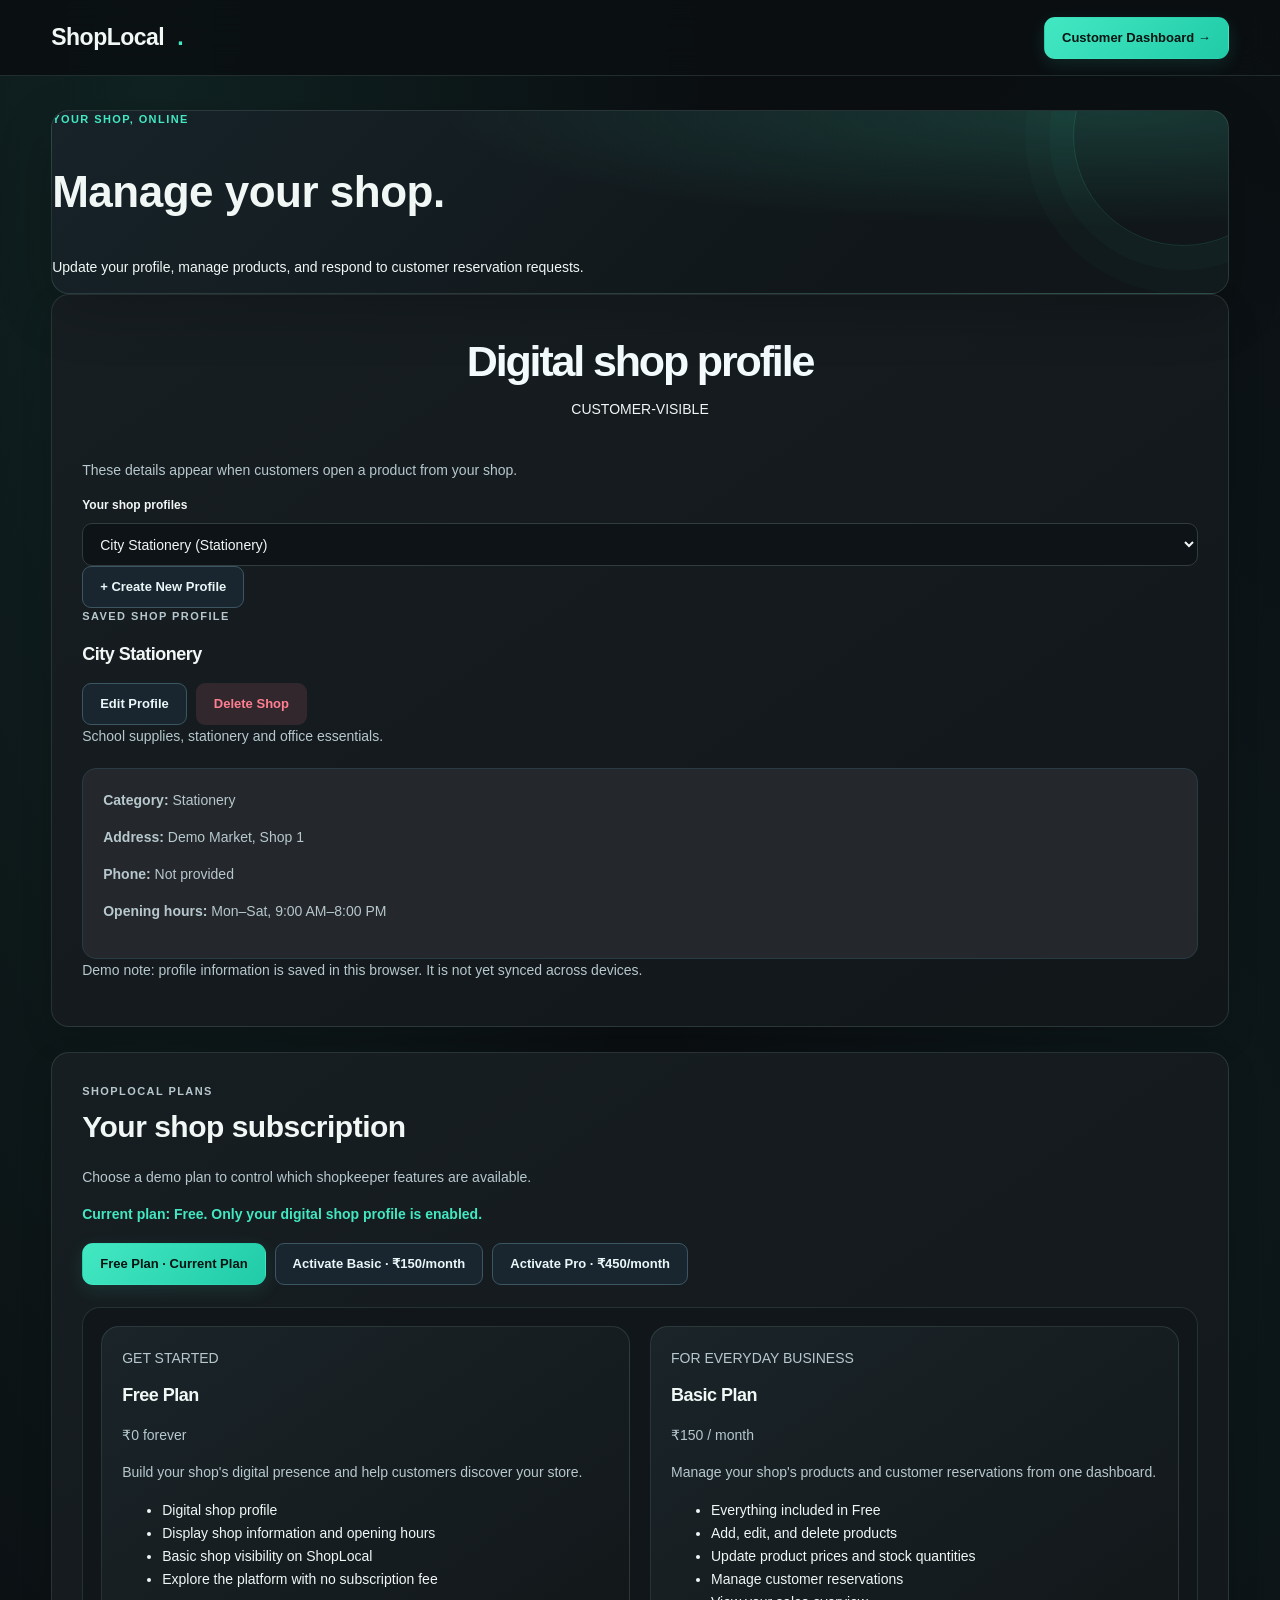
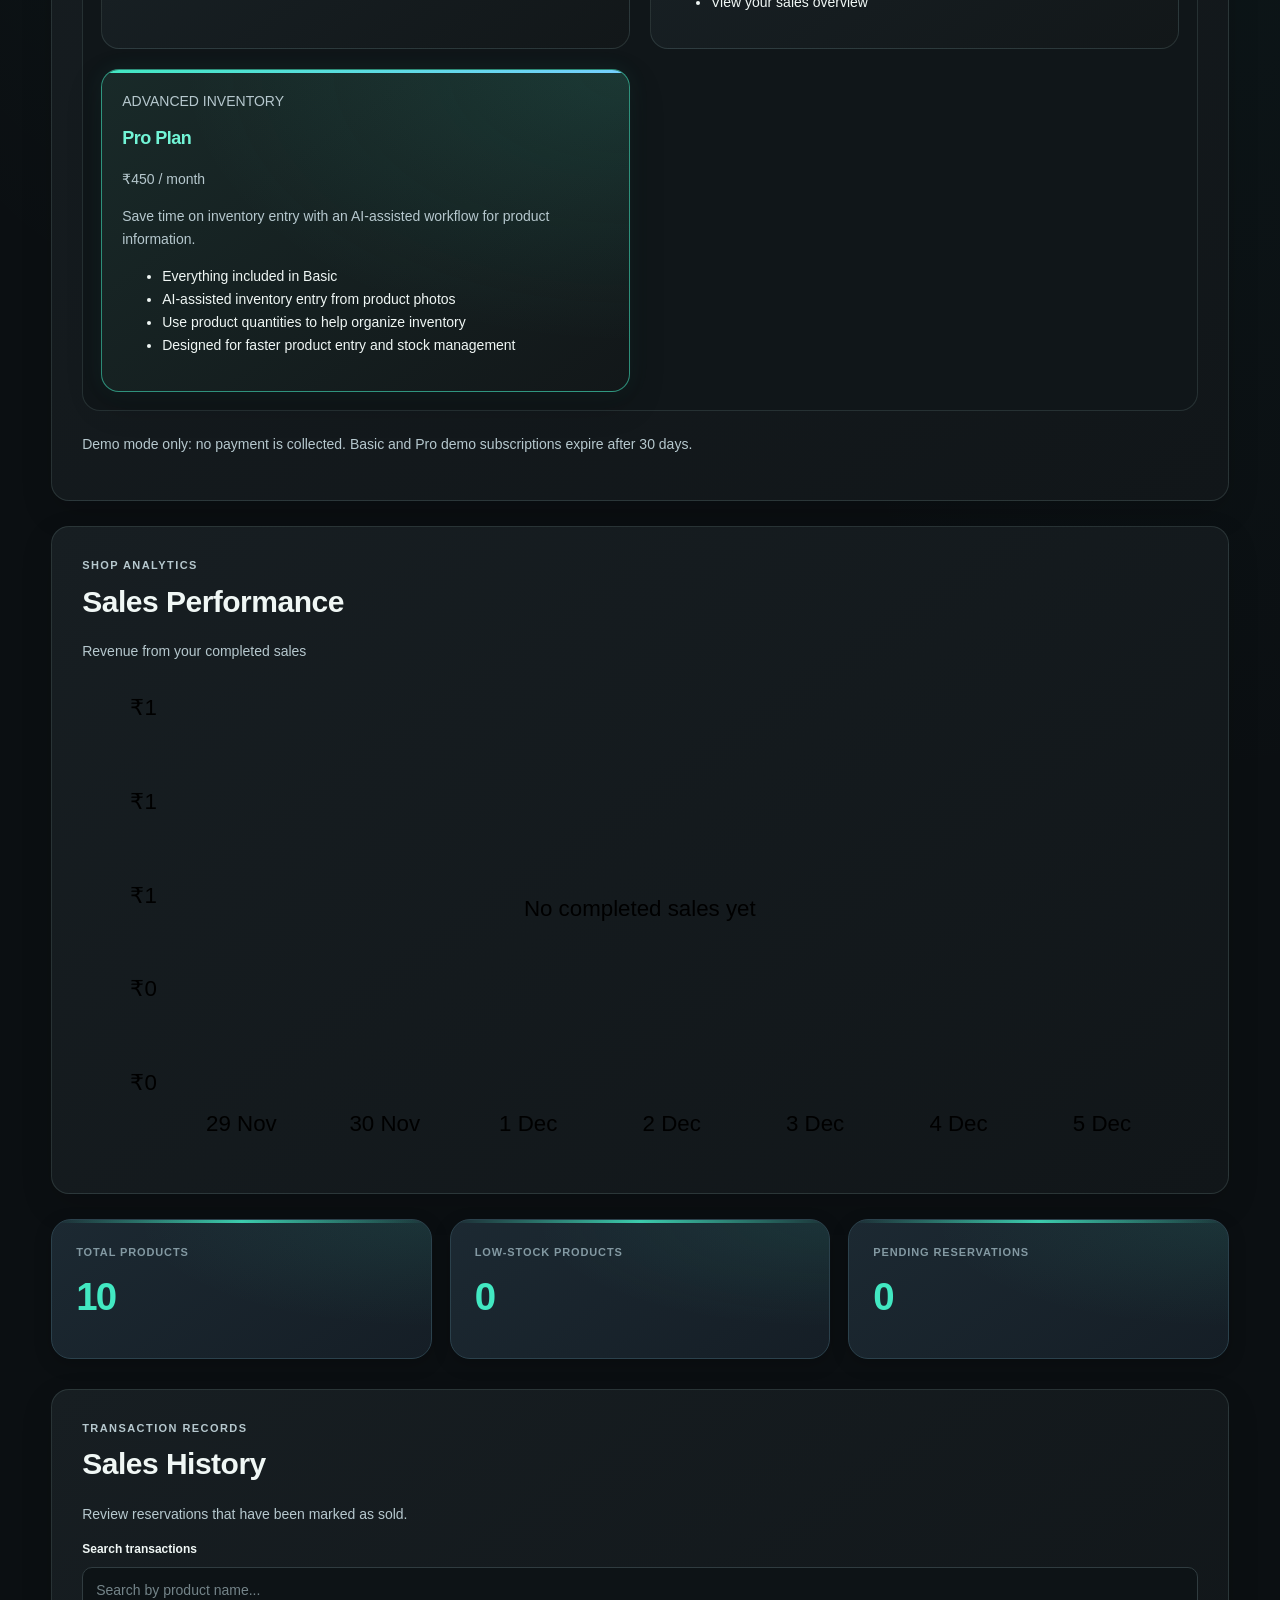
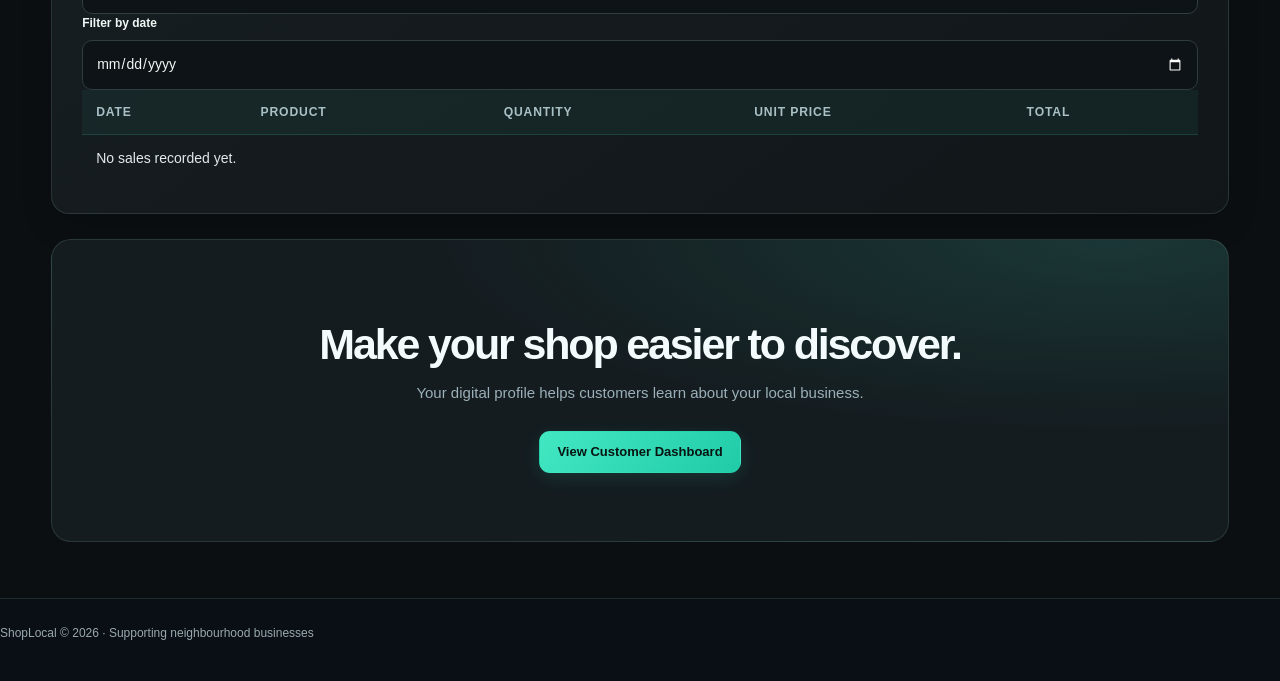
==== commit 1d793474: "Add files via upload" ====
--- a/shopkeeper.html
+++ b/shopkeeper.html
@@ -164,13 +164,14 @@
     </article>
   </div>
 
-  <div class="analytics-chart-card">
+  <div class="analytics-chart-card" hidden>
     <h3>Daily Sales — Last Month</h3>
     <p id="salesChartMessage">Sales will appear here once recorded.</p>
     <div class="sales-chart" id="salesChart"
-         role="img" aria-label="Daily sales chart for last month">
+         role="img" aria-label="Daily sales chart for last month" hidden>
     </div>
   </div>
+
   <div class="analytics-chart-card">
     <h3>Profit &amp; Loss Overview</h3>
     <p class="analytics-description">
@@ -197,6 +198,24 @@
     <p id="profitMessage">
       Profit figures will appear when reservations are completed.
     </p>
+  </div>
+</section>
+
+<section class="search-panel" id="salesGraphPanel">
+  <p class="eyebrow">SHOP ANALYTICS</p>
+  <h2>Sales Performance</h2>
+  <p>Revenue from your completed sales</p>
+
+  <div id="salesGraphSummary" class="stats-grid dashboard-grid"></div>
+
+  <div class="sales-chart-wrap">
+    <svg
+      id="salesGraph"
+      viewBox="0 0 700 300"
+      role="img"
+      aria-label="Daily sales revenue graph"
+      preserveAspectRatio="xMidYMid meet">
+    </svg>
   </div>
 </section>
 
